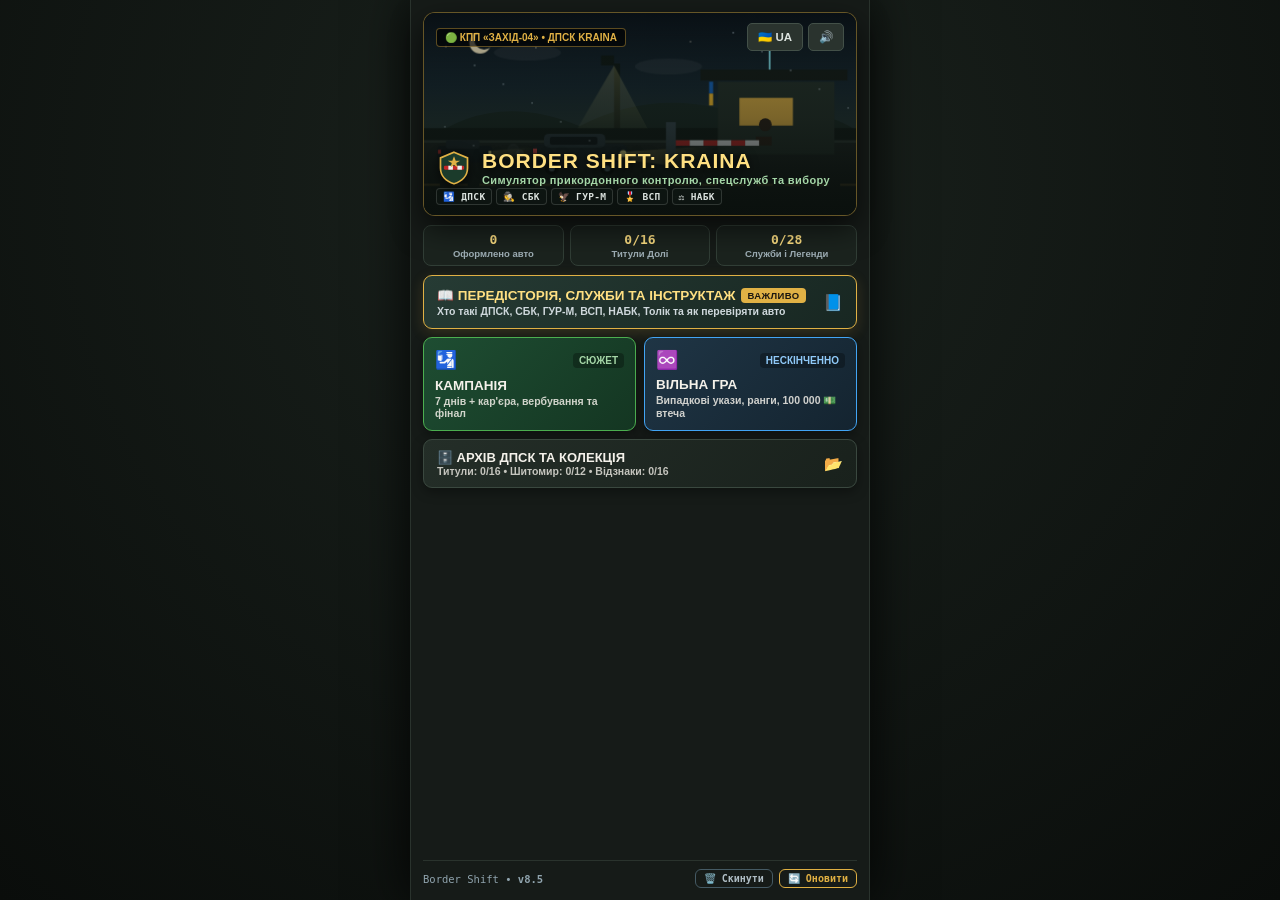
==== app/src/main/assets/index.html @ f97c31ef "v8.5: modular docs/src split, asset bundle sync script, Android WebView APK" ====
<!DOCTYPE html>
<html lang="uk">
<head>
  <meta charset="utf-8">
  <meta name="viewport" content="width=device-width, initial-scale=1.0">
  <meta name="theme-color" content="#1E2420">
  <meta name="apple-mobile-web-app-capable" content="yes">
  <meta name="apple-mobile-web-app-status-bar-style" content="black-translucent">
  <meta name="apple-mobile-web-app-title" content="Border Shift">
  <link rel="icon" type="image/svg+xml" href="data:image/svg+xml,%3Csvg xmlns='http://www.w3.org/2000/svg' viewBox='0 0 64 64'%3E%3Cdefs%3E%3ClinearGradient id='g' x1='0' y1='0' x2='1' y2='1'%3E%3Cstop offset='0' stop-color='%231B3B2B'/%3E%3Cstop offset='1' stop-color='%230E1914'/%3E%3C/linearGradient%3E%3C/defs%3E%3Cpath d='M32 4L56 14v18c0 14-10 24-24 28C18 56 8 46 8 32V14L32 4z' fill='url(%23g)' stroke='%23E0B145' stroke-width='3'/%3E%3Crect x='14' y='28' width='36' height='7' rx='2' fill='%23C62828'/%3E%3Crect x='22' y='28' width='8' height='7' fill='%23ECEFF1'/%3E%3Crect x='38' y='28' width='8' height='7' fill='%23ECEFF1'/%3E%3Cpolygon points='32,12 35,20 43,20 36,24 38,32 32,27 26,32 28,24 21,20 29,20' fill='%23E0B145'/%3E%3C/svg%3E">
  <link rel="manifest" href="./manifest.json">
  <link rel="stylesheet" href="./styles.css?v=8.5">
  <title>Border Shift: Kraina</title>
</head>
<body>
  <main id="app-shell" aria-live="polite"></main>

  <!-- Native modal dialog for Rules (light-dismissable) -->
  <dialog id="rules-dialog" closedby="any" aria-labelledby="rules-dialog-title">
    <h2 id="rules-dialog-title" style="color: #E0B145; font-size: 18px;">Директиви на зміну</h2>
    <div id="rules-dialog-body" style="display: flex; flex-direction: column; gap: 8px; font-size: 13px;"></div>
    <form method="dialog">
      <button type="submit" value="close" class="btn-mustard" style="width: 100%; padding: 10px;" autofocus>Зрозуміло / Got it</button>
    </form>
  </dialog>

  <!-- Native modal dialog for Wanted Mugshot Dossier (light-dismissable) -->
  <dialog id="wanted-dialog" closedby="any" aria-labelledby="wanted-dialog-title">
    <h2 id="wanted-dialog-title" style="color: #FF5252; font-size: 18px;">🎯 ДОВІДНИК РОЗШУКУ СБК</h2>
    <p id="wanted-dialog-sub" style="font-size: 12px; color: #CFD8DC;">Орієнтування на зміну: у цих осіб гарантовані порушення в документах або багажі.</p>
    <div id="wanted-dialog-list" style="display: flex; flex-direction: column; gap: 8px;"></div>
    <form method="dialog">
      <button type="submit" value="close" class="btn-mustard" style="width: 100%; padding: 10px;" autofocus>Закрити довідник</button>
    </form>
  </dialog>

  <!-- Native modal dialog for Air-Raid Siren -->
  <dialog id="siren-dialog" closedby="none" aria-labelledby="siren-dialog-title">
    <h2 id="siren-dialog-title" style="color: #FF5252; font-size: 18px; text-align: center;">🚨 ПОВІТРЯНА ТРИВОГА!</h2>
    <p id="siren-dialog-desc" style="font-size: 13px; line-height: 1.45; text-align: center;"></p>
    <div style="display: flex; flex-direction: column; gap: 8px;">
      <button type="button" id="btn-siren-shelter" class="btn-primary-blue" autofocus></button>
      <button type="button" id="btn-siren-work" class="btn-primary-red"></button>
    </div>
  </dialog>

  <!-- Native modal dialog for Mid-Shift Special Encounters -->
  <dialog id="encounter-dialog" closedby="none" aria-labelledby="encounter-dialog-title">
    <h2 id="encounter-dialog-title" style="color: #E0B145; font-size: 18px; text-align: center;"></h2>
    <div style="display: flex; justify-content: center;">
      <canvas id="encounter-canvas" width="90" height="90" style="width: 76px; height: 76px; border-radius: 6px; background: #D7CCC8; border: 1.5px solid #4E342E;"></canvas>
    </div>
    <p id="encounter-dialog-desc" style="font-size: 13px; line-height: 1.45; white-space: pre-line;"></p>
    <div id="encounter-options" style="display: flex; flex-direction: column; gap: 8px;"></div>
  </dialog>

  <script src="./game.js?v=8.5"></script>
</body>
</html>
---- app/src/main/assets/styles.css ----
:root {
  --bg-dark-olive: #161B18;
  --card-slate: #242C27;
  --desk-wood: #543B26;
  --desk-border: #382415;
  --paper-cream: #F1E8D2;
  --paper-manila: #E6D8B8;
  --paper-ink: #1B1916;
  --accent-mustard: #DFAF42;
  --stamp-green: #266D2A;
  --stamp-red: #B82323;
  --sbk-blue: #14539A;
  --text-light: #ECEFF1;
  --text-muted: #9EAEB5;
}

* {
  box-sizing: border-box;
  margin: 0;
  padding: 0;
}

body {
  background-color: #0D110F;
  background-image: radial-gradient(circle at 50% 20%, #1B231E 0%, #0A0D0B 100%);
  color: var(--text-light);
  font-family: -apple-system, BlinkMacSystemFont, "Segoe UI", Roboto, Helvetica, Arial, sans-serif;
  min-height: 100dvh;
  display: flex;
  justify-content: center;
  padding: env(safe-area-inset-top, 0px) env(safe-area-inset-right, 0px) env(safe-area-inset-bottom, 0px) env(safe-area-inset-left, 0px);
}

main#app-shell {
  width: 100%;
  max-width: 460px;
  min-height: 100dvh;
  background-color: var(--bg-dark-olive);
  border-left: 1px solid #2A332D;
  border-right: 1px solid #2A332D;
  display: flex;
  flex-direction: column;
  padding: 12px;
  gap: 8px;
  box-shadow: 0 0 48px rgba(0, 0, 0, 0.85);
}

button {
  font-family: inherit;
  cursor: pointer;
  touch-action: manipulation;
  border: none;
  border-radius: 6px;
  font-weight: 700;
  transition: transform 0.08s ease, filter 0.15s ease;
}

button:active:not(:disabled) {
  transform: translateY(1px) scale(0.985);
}

button:disabled {
  opacity: 0.45;
  cursor: not-allowed;
}

/* === MAIN MENU: OFFICIAL BORDER DOSSIER & PANORAMA === */
.menu-panorama-box {
  position: relative;
  height: 186px;
  border-radius: 8px;
  overflow: hidden;
  border: 2.5px solid #414F47;
  box-shadow: 0 4px 16px rgba(0, 0, 0, 0.55), inset 0 0 24px rgba(0, 0, 0, 0.75);
}

.menu-panorama-badge {
  position: absolute;
  top: 10px;
  left: 10px;
  background: rgba(13, 18, 15, 0.88);
  border: 1px solid var(--accent-mustard);
  padding: 3px 8px;
  border-radius: 4px;
  font-family: monospace;
  font-size: 10.5px;
  font-weight: 800;
  color: var(--accent-mustard);
  letter-spacing: 0.7px;
}

.menu-disclaimer {
  font-size: 10.5px;
  line-height: 1.35;
  color: #6B5B45;
  text-align: center;
  border-top: 1px dashed #B5A178;
  padding-top: 6px;
}

.stamp-btn-text {
  display: flex;
  flex-direction: column;
  align-items: flex-start;
  text-align: left;
  gap: 2px;
}

.stamp-btn-sub {
  font-size: 11px;
  font-weight: 600;
  text-transform: none;
  letter-spacing: 0;
  opacity: 0.9;
}

.dossier-folder {
  background-color: var(--paper-manila);
  background-image:
    linear-gradient(180deg, rgba(255,255,255,0.22) 0%, rgba(0,0,0,0.04) 100%),
    repeating-linear-gradient(0deg, transparent, transparent 23px, rgba(90, 70, 50, 0.07) 24px);
  color: var(--paper-ink);
  border-radius: 4px 10px 8px 8px;
  border: 2px solid #B5A178;
  box-shadow: 0 6px 18px rgba(0, 0, 0, 0.55);
  padding: 14px;
  position: relative;
  display: flex;
  flex-direction: column;
  gap: 10px;
}

.dossier-tab {
  display: inline-block;
  background-color: #D4C39E;
  color: var(--paper-ink);
  font-family: monospace;
  font-size: 11px;
  font-weight: 800;
  padding: 4px 12px;
  border-radius: 6px 6px 0 0;
  border: 2px solid #B5A178;
  border-bottom: none;
  margin-bottom: -10px;
  align-self: flex-start;
  letter-spacing: 0.5px;
}

.dossier-stamp-red {
  position: absolute;
  top: 12px;
  right: 12px;
  border: 2.5px solid rgba(184, 35, 35, 0.78);
  color: rgba(184, 35, 35, 0.82);
  font-family: monospace;
  font-size: 10px;
  font-weight: 900;
  padding: 2px 6px;
  border-radius: 3px;
  transform: rotate(-6deg);
  letter-spacing: 1px;
  pointer-events: none;
  text-transform: uppercase;
}

.dossier-order-card {
  background-color: var(--paper-cream);
  border: 1.5px solid #BFB08E;
  border-radius: 6px;
  padding: 11px 12px;
  display: flex;
  flex-direction: column;
  gap: 6px;
  box-shadow: 0 2px 5px rgba(0,0,0,0.08);
}

.dossier-order-header {
  display: flex;
  justify-content: space-between;
  align-items: center;
  border-bottom: 1px dashed #A89876;
  padding-bottom: 4px;
  font-family: monospace;
  font-size: 11px;
  color: #5C4B32;
}

.stamp-action-btn {
  display: flex;
  justify-content: space-between;
  align-items: center;
  width: 100%;
  padding: 11px 14px;
  border-radius: 5px;
  font-size: 14px;
  font-weight: 800;
  letter-spacing: 0.4px;
  text-transform: uppercase;
  box-shadow: 0 3px 0 rgba(0,0,0,0.35);
}

.stamp-action-green {
  background-color: var(--stamp-green);
  color: #FFFFFF;
  border: 1.5px solid #1B4F1E;
}

.stamp-action-ink {
  background-color: #2A342E;
  color: #F1E8D2;
  border: 1.5px solid #161C18;
}

.stamp-action-gold {
  background-color: #C9972C;
  color: #1B1916;
  border: 1.5px solid #8C6616;
}

.menu-control-strip {
  background-color: #1D2420;
  border: 1.5px solid #313B35;
  border-radius: 8px;
  padding: 8px 10px;
  display: flex;
  justify-content: space-between;
  align-items: center;
  gap: 6px;
}

.ctrl-pill {
  background-color: #2A332E;
  color: #DCE3DF;
  border: 1px solid #435048;
  padding: 6px 10px;
  border-radius: 5px;
  font-size: 11.5px;
  font-weight: 700;
}

/* === IN-GAME HUD & DESK === */
.top-bar {
  background-color: var(--card-slate);
  border: 1px solid #354039;
  border-radius: 8px;
  padding: 7px 10px;
  display: flex;
  flex-direction: column;
  gap: 4px;
}

.row-between {
  display: flex;
  justify-content: space-between;
  align-items: center;
  gap: 8px;
}

.card-slate {
  background-color: var(--card-slate);
  border: 1px solid #343F38;
  border-radius: 10px;
  padding: 13px;
}

.card-radio {
  background-color: #1E282C;
  border-left: 3px solid var(--accent-mustard);
  border-radius: 6px;
  padding: 11px;
}

.card-paper {
  background-color: var(--paper-cream);
  color: var(--paper-ink);
  border: 1.5px solid #BFB08E;
  border-radius: 8px;
  padding: 12px;
}

.btn-primary-green {
  background-color: var(--stamp-green);
  color: #FFFFFF;
  padding: 12px 14px;
  width: 100%;
  font-size: 15px;
  box-shadow: 0 3px 0 #17441A;
}

.btn-primary-red {
  background-color: var(--stamp-red);
  color: #FFFFFF;
  padding: 12px 14px;
  width: 100%;
  font-size: 15px;
  box-shadow: 0 3px 0 #781414;
}

.btn-primary-blue {
  background-color: var(--sbk-blue);
  color: #FFFFFF;
  padding: 12px 14px;
  width: 100%;
  font-size: 15px;
  box-shadow: 0 3px 0 #0C3261;
}

.btn-secondary {
  background-color: #323E38;
  color: #FFFFFF;
  padding: 10px 14px;
  width: 100%;
  font-size: 14px;
}

.btn-outline {
  background-color: transparent;
  border: 1.5px solid var(--accent-mustard);
  color: var(--accent-mustard);
  padding: 6px 10px;
  font-size: 12px;
}

.btn-mustard {
  background-color: var(--accent-mustard);
  color: var(--paper-ink);
  padding: 8px 12px;
  font-size: 12px;
}

.booth-row {
  display: flex;
  gap: 8px;
  height: 172px;
}

.booth-canvas-wrap {
  flex: 0 0 42%;
  height: 100%;
  border-radius: 8px;
  overflow: hidden;
  border: 2.5px solid #333E38;
  position: relative;
  cursor: pointer;
}

.booth-shake {
  animation: boothShake 0.34s ease-in-out;
}

@keyframes boothShake {
  0%, 100% { transform: translateX(0); }
  20% { transform: translateX(-4px) rotate(-0.8deg); }
  45% { transform: translateX(4px) rotate(0.8deg); }
  70% { transform: translateX(-3px); }
}

.reactions-bar {
  display: grid;
  grid-template-columns: repeat(4, 1fr);
  gap: 5px;
}

.reaction-btn {
  background-color: #252E29;
  color: #DCE3DF;
  border: 1px solid #3F4D45;
  padding: 6px 4px;
  border-radius: 6px;
  font-size: 11px;
  font-weight: 700;
  text-align: center;
  white-space: nowrap;
  overflow: hidden;
  text-overflow: ellipsis;
}

.reaction-btn.uv-on {
  background-color: #311B92;
  border-color: #B388FF;
  color: #E0F7FA;
  box-shadow: 0 0 10px rgba(179, 136, 255, 0.45);
}

.reaction-btn.done {
  background-color: #1F3526;
  border-color: #4CAF50;
  color: #A5D6A7;
}

.passport-photo-btn {
  padding: 2px;
  border-radius: 5px;
  background: #D7CCC8;
  border: 1.5px solid #4E342E;
  display: inline-flex;
  align-items: center;
  justify-content: center;
}

.passport-photo-btn.spotted {
  border-color: var(--stamp-red);
  box-shadow: 0 0 0 2px rgba(184, 35, 35, 0.4);
}

#booth-canvas,
#menu-canvas {
  width: 100%;
  height: 100%;
  display: block;
}

.dialogue-box {
  flex: 1;
  background-color: var(--card-slate);
  border: 1px solid #354039;
  border-radius: 8px;
  padding: 8px;
  display: flex;
  flex-direction: column;
  justify-content: space-between;
  overflow: hidden;
}

.dialogue-scroll {
  overflow-y: auto;
  flex: 1;
  padding-right: 2px;
}

.desk-area {
  flex: 1;
  background-color: var(--desk-wood);
  border: 2px solid var(--desk-border);
  border-radius: 10px;
  padding: 8px;
  display: flex;
  flex-direction: column;
  justify-content: space-between;
  gap: 6px;
}

.doc-tabs {
  display: flex;
  gap: 6px;
  overflow-x: auto;
}

.doc-tab {
  background-color: var(--desk-border);
  color: #D7CCC8;
  padding: 5px 9px;
  border-radius: 6px 6px 2px 2px;
  font-size: 11px;
  white-space: nowrap;
}

.doc-tab.active {
  background-color: var(--paper-cream);
  color: var(--paper-ink);
}

@keyframes docUnfold {
  0% { opacity: 0.45; transform: scaleY(0.92) translateY(4px); }
  100% { opacity: 1; transform: scaleY(1) translateY(0); }
}

.doc-paper {
  flex: 1;
  background-color: var(--paper-cream);
  color: var(--paper-ink);
  border-radius: 6px;
  padding: 10px;
  overflow-y: auto;
  display: flex;
  flex-direction: column;
  gap: 5px;
  box-shadow: inset 0 0 10px rgba(90, 65, 40, 0.12);
  transition: background-color 0.2s ease, color 0.2s ease;
}

.doc-paper.doc-unfold {
  animation: docUnfold 0.18s ease-out;
}

.doc-paper.doc-theme-kraina {
  background: linear-gradient(180deg, #E8F1FA 0%, #F5F8FC 100%);
  border-top: 6px solid #1565C0;
}
.doc-paper.doc-theme-foreign-burgundy {
  background: linear-gradient(180deg, #FBF3EF 0%, #F6ECE4 100%);
  border-top: 6px solid #6D1B2D;
}
.doc-paper.doc-theme-foreign-green {
  background: linear-gradient(180deg, #EFF7F2 0%, #E7F1EB 100%);
  border-top: 6px solid #1B4D3E;
}
.doc-paper.doc-theme-foreign-slate {
  background: linear-gradient(180deg, #F1F3F6 0%, #E8ECEF 100%);
  border-top: 6px solid #2B2D42;
}
.doc-paper.doc-theme-customs {
  background: linear-gradient(180deg, #FFF9E6 0%, #F7EED0 100%);
  border-top: 6px solid #B7811E;
}
.doc-paper.doc-theme-oblik {
  background: linear-gradient(180deg, #E8F5E9 0%, #E0F2F1 100%);
  border-top: 6px solid #2E7D32;
}
.doc-paper.doc-theme-cert {
  background: #FAF6EC;
  border-top: 6px solid #5D4037;
}

.doc-tab.tab-kraina { background-color: #102A43; color: #FFE082; border-bottom: 2px solid #E0B145; }
.doc-tab.tab-foreign-burgundy { background-color: #5D1A2B; color: #FDE8E8; border-bottom: 2px solid #E57373; }
.doc-tab.tab-foreign-green { background-color: #1B4332; color: #D8F3DC; border-bottom: 2px solid #81C784; }
.doc-tab.tab-foreign-slate { background-color: #2B2D42; color: #EDF2F4; border-bottom: 2px solid #90A4AE; }
.doc-tab.tab-customs { background-color: #6D4C1D; color: #FFF8E1; border-bottom: 2px solid #FFD54F; }
.doc-tab.tab-oblik { background-color: #1B3B2B; color: #A5D6A7; border-bottom: 2px solid #66BB6A; }
.doc-tab.active { outline: 2px solid #E0B145; font-weight: 800; transform: translateY(-1px); }

.doc-paper.uv-mode {
  position: relative;
  background-color: #1A1635;
  color: #D1C4E9;
  box-shadow: inset 0 0 18px rgba(101, 31, 255, 0.45);
}

.uv-lens-overlay {
  position: absolute;
  inset: 0;
  pointer-events: none;
  border-radius: inherit;
  z-index: 2;
  background: radial-gradient(circle 92px at var(--uv-x, 50%) var(--uv-y, 48%), rgba(179, 136, 255, 0.28) 0%, rgba(101, 31, 255, 0.12) 48%, rgba(8, 5, 18, 0.62) 100%);
}

/* === OBLIK+ LIVE QR WIDGET === */
.oblik-qr-box {
  display: flex;
  gap: 10px;
  align-items: center;
  background: rgba(15, 32, 22, 0.85);
  border: 1.5px solid #2E7D32;
  border-radius: 6px;
  padding: 7px;
  margin-top: 2px;
}

.oblik-qr-canvas {
  width: 64px;
  height: 64px;
  background: #FFFFFF;
  border-radius: 4px;
  padding: 2px;
  flex-shrink: 0;
}

@keyframes pulseLiveDot {
  0%, 100% { opacity: 1; transform: scale(1); }
  50% { opacity: 0.45; transform: scale(0.8); }
}

.oblik-live-dot {
  display: inline-block;
  width: 7px;
  height: 7px;
  border-radius: 50%;
  background: #00E676;
  animation: pulseLiveDot 1.1s infinite;
  margin-right: 4px;
}

.oblik-frozen-dot {
  display: inline-block;
  width: 7px;
  height: 7px;
  border-radius: 50%;
  background: #90A4AE;
  margin-right: 4px;
}

.oblik-scan-btn {
  position: relative;
  overflow: hidden;
  background: #1B5E20;
  color: #E8F5E9;
  border: 1px solid #66BB6A;
  border-radius: 5px;
  padding: 5px 8px;
  font-size: 11px;
  font-weight: 800;
  width: 100%;
  text-align: center;
  user-select: none;
}

.oblik-scan-bar {
  position: absolute;
  left: 0;
  top: 0;
  bottom: 0;
  width: 0%;
  background: rgba(105, 240, 174, 0.35);
  pointer-events: none;
  transition: width 0.45s linear;
}

.doc-paper.uv-mode .doc-field-row span:first-child {
  color: #9575CD !important;
}

.doc-paper.uv-mode .doc-field-row span:last-child {
  color: #E0F7FA !important;
}

.doc-paper.uv-mode .seal-stamp {
  border-color: #00E5FF;
  color: #00E5FF;
}

.doc-paper.uv-mode .seal-stamp.forged-uv {
  border-color: #FF4081;
  color: #FF4081;
}

.uv-watermark {
  font-family: monospace;
  font-size: 10.5px;
  font-weight: 800;
  padding: 3px 6px;
  border-radius: 4px;
  align-self: flex-end;
  letter-spacing: 0.4px;
}

.doc-field-row {
  display: flex;
  justify-content: space-between;
  align-items: flex-start;
  gap: 8px;
  padding: 4px 6px;
  border-radius: 4px;
  cursor: pointer;
  width: 100%;
  text-align: left;
  background: transparent;
}

.doc-field-row.spotted {
  background-color: rgba(198, 40, 40, 0.2);
}

.seal-stamp {
  align-self: flex-end;
  border: 2px solid var(--sbk-blue);
  color: var(--sbk-blue);
  background: transparent;
  padding: 4px 8px;
  border-radius: 4px;
  font-size: 11px;
  font-weight: 800;
  transform: rotate(-2deg);
}

.seal-stamp.forged-spotted {
  border-color: var(--stamp-red);
  color: var(--stamp-red);
}

.stamps-bar {
  display: grid;
  grid-template-columns: 1fr 1fr 0.95fr;
  gap: 8px;
}

.desk-table-surface {
  flex: 1;
  min-height: 170px;
  background: radial-gradient(circle at 50% 35%, #4A3928 0%, #2F2318 100%);
  border: 1px dashed rgba(224, 177, 69, 0.28);
  border-radius: 6px;
  padding: 12px 10px;
  display: grid;
  grid-template-columns: repeat(2, 1fr);
  gap: 10px;
  align-content: center;
}

.desk-doc-item {
  border-radius: 6px;
  padding: 10px 8px;
  display: flex;
  flex-direction: column;
  align-items: flex-start;
  justify-content: space-between;
  min-height: 76px;
  text-align: left;
  box-shadow: 0 5px 12px rgba(0, 0, 0, 0.45), inset 0 1px 0 rgba(255, 255, 255, 0.18);
  transition: transform 0.14s ease, box-shadow 0.14s ease;
  position: relative;
}
.desk-doc-item:hover { transform: translateY(-2px) scale(1.02); box-shadow: 0 8px 16px rgba(0, 0, 0, 0.55); }
.desk-doc-item:nth-child(odd) { transform: rotate(-1.2deg); }
.desk-doc-item:nth-child(even) { transform: rotate(1.1deg); }
.desk-doc-item:hover:nth-child(odd), .desk-doc-item:hover:nth-child(even) { transform: translateY(-2px) rotate(0deg); }

.shift-log-box {
  position: relative;
  height: 44px;
  min-height: 44px;
  background: #131915;
  border: 1px solid #2E3B33;
  border-radius: 6px;
  padding: 4px 8px;
  display: flex;
  align-items: center;
  justify-content: space-between;
  gap: 6px;
}

.shift-log-lines {
  flex: 1;
  min-width: 0;
  display: flex;
  flex-direction: column;
  justify-content: center;
  gap: 2px;
}

.shift-log-line {
  font-size: 11px;
  line-height: 1.25;
  white-space: nowrap;
  overflow: hidden;
  text-overflow: ellipsis;
  font-weight: 600;
}

.shift-log-drawer {
  position: absolute;
  top: 0;
  left: 0;
  right: 0;
  max-height: 210px;
  overflow-y: auto;
  z-index: 65;
  background: #151C17;
  border: 1.5px solid #E0B145;
  border-radius: 6px;
  padding: 7px 9px;
  display: flex;
  flex-direction: column;
  gap: 5px;
  box-shadow: 0 10px 26px rgba(0, 0, 0, 0.85);
}

.game-menu-wrap {
  position: relative;
  display: flex;
  flex-direction: column;
  flex: 1;
  gap: 10px;
  justify-content: space-between;
}

.game-menu-hero {
  position: relative;
  border-radius: 12px;
  overflow: hidden;
  border: 1.5px solid rgba(224, 177, 69, 0.42);
  box-shadow: 0 12px 30px rgba(0, 0, 0, 0.65);
  background: #0D1512;
  min-height: 204px;
}

.game-menu-hero canvas {
  width: 100%;
  height: 204px;
  display: block;
}

.game-menu-hero-overlay {
  position: absolute;
  inset: 0;
  background: linear-gradient(180deg, rgba(10,16,13,0.22) 0%, rgba(10,16,13,0.48) 52%, rgba(10,16,13,0.95) 100%);
  display: flex;
  flex-direction: column;
  justify-content: space-between;
  padding: 10px 12px;
  gap: 6px;
}

.game-menu-brand {
  display: flex;
  align-items: center;
  gap: 10px;
}

.game-menu-title {
  font-size: 21px;
  font-weight: 900;
  letter-spacing: 1px;
  color: #FFE082;
  text-shadow: 0 2px 10px rgba(0,0,0,0.85);
  line-height: 1.05;
}

.game-menu-sub {
  font-size: 11px;
  font-weight: 700;
  color: #A5D6A7;
  letter-spacing: 0.4px;
  margin-top: 2px;
}

.menu-faction-strip {
  display: flex;
  flex-wrap: wrap;
  gap: 4px;
  margin-top: 2px;
}

.menu-faction-pill {
  font-size: 9.5px;
  font-weight: 800;
  font-family: monospace;
  color: #DCE3DF;
  background: rgba(15, 23, 19, 0.78);
  border: 1px solid rgba(255, 255, 255, 0.14);
  border-radius: 4px;
  padding: 2px 6px;
  letter-spacing: 0.3px;
}

.menu-dossier-strip {
  display: grid;
  grid-template-columns: repeat(3, 1fr);
  gap: 6px;
}

.menu-dossier-cell {
  background: #1B231E;
  border: 1px solid #313E36;
  border-radius: 8px;
  padding: 6px 8px;
  text-align: center;
  display: flex;
  flex-direction: column;
  gap: 1px;
}

.menu-dossier-val {
  font-size: 13px;
  font-weight: 900;
  color: #FFE082;
  font-family: monospace;
}

.menu-dossier-lbl {
  font-size: 9.5px;
  color: #9EAEB5;
  font-weight: 700;
}

.game-menu-actions {
  display: flex;
  flex-direction: column;
  gap: 8px;
}

.menu-modes-grid {
  display: grid;
  grid-template-columns: 1fr 1fr;
  gap: 8px;
}

.menu-modes-grid .game-btn {
  flex-direction: column;
  align-items: flex-start;
  justify-content: space-between;
  min-height: 92px;
  padding: 11px 11px;
  gap: 6px;
}

.game-btn {
  display: flex;
  align-items: center;
  justify-content: space-between;
  gap: 10px;
  width: 100%;
  padding: 11px 13px;
  border-radius: 9px;
  text-align: left;
  color: #F4F1EA;
  background: linear-gradient(135deg, #242E28 0%, #19211C 100%);
  border: 1px solid #3A483F;
  box-shadow: 0 4px 12px rgba(0,0,0,0.35);
}
.game-btn:hover { filter: brightness(1.1); transform: translateY(-1px); }
.game-btn-primary {
  background: linear-gradient(135deg, #1E4D32 0%, #143622 100%);
  border-color: #4CAF50;
}
.game-btn-sandbox {
  background: linear-gradient(135deg, #1F3545 0%, #142430 100%);
  border-color: #42A5F5;
}
.game-btn-gold {
  background: linear-gradient(135deg, #5A4518 0%, #382A0D 100%);
  border-color: #E0B145;
  color: #FFF3CD;
}
.game-btn-onboard {
  background: linear-gradient(135deg, #263B34 0%, #182722 100%);
  border: 1.5px solid #E0B145;
  box-shadow: 0 4px 14px rgba(224, 177, 69, 0.16);
}
.menu-badge-new {
  display: inline-block;
  background: #E0B145;
  color: #1A1610;
  font-size: 9.5px;
  font-weight: 900;
  padding: 2px 6px;
  border-radius: 4px;
  letter-spacing: 0.4px;
  animation: pulseBadge 1.8s ease-in-out infinite;
}
@keyframes pulseBadge {
  0%, 100% { opacity: 1; transform: scale(1); }
  50% { opacity: 0.78; transform: scale(0.96); }
}

/* === ONBOARDING & BACKSTORY SCREEN === */
.onboard-tabs {
  display: grid;
  grid-template-columns: repeat(4, 1fr);
  gap: 5px;
}

.onboard-scroll {
  display: flex;
  flex-direction: column;
  gap: 8px;
  overflow-y: auto;
  max-height: calc(100dvh - 255px);
  min-height: 220px;
  padding-right: 3px;
}

.onboard-agency-card {
  background-color: #1D2521;
  border: 1px solid #35433B;
  border-left: 4px solid #E0B145;
  border-radius: 8px;
  padding: 10px 11px;
  display: flex;
  gap: 10px;
  align-items: flex-start;
}

.onboard-agency-icon {
  width: 44px;
  height: 44px;
  border-radius: 8px;
  background: #121815;
  border: 1px solid #3A483F;
  display: flex;
  align-items: center;
  justify-content: center;
  font-size: 21px;
  flex-shrink: 0;
  overflow: hidden;
}

.shop-cat-grid {
  display: grid;
  grid-template-columns: repeat(4, 1fr);
  gap: 5px;
  margin-bottom: 6px;
}

.shop-cat-grid button {
  padding: 6px 4px;
  font-size: 10.5px;
  white-space: nowrap;
  overflow: hidden;
  text-overflow: ellipsis;
}

.evening-scroll-list {
  display: flex;
  flex-direction: column;
  gap: 8px;
  height: calc(100dvh - 360px);
  min-height: 220px;
  max-height: 440px;
  overflow-y: auto;
  padding-right: 3px;
}

.toast-banner {
  border-radius: 6px;
  padding: 5px 10px;
  font-size: 11px;
  display: flex;
  justify-content: space-between;
  align-items: center;
  gap: 8px;
}

.radar-alert {
  background-color: #4A1C1C;
  color: #FF8A80;
  border-radius: 5px;
  padding: 4px 8px;
  font-size: 11px;
  font-weight: 700;
}

.epilogue-dossier {
  background-color: var(--paper-manila);
  color: var(--paper-ink);
  border: 2px solid #A8946D;
  border-radius: 8px;
  padding: 14px;
  display: flex;
  flex-direction: column;
  gap: 10px;
  position: relative;
  box-shadow: 0 6px 20px rgba(0, 0, 0, 0.5);
}

.epilogue-block {
  background-color: var(--paper-cream);
  border-left: 3px solid #795548;
  border-radius: 4px;
  padding: 8px 10px;
  font-size: 12.5px;
  line-height: 1.45;
  text-align: left;
}

.epilogue-block-title {
  font-family: monospace;
  font-size: 10.5px;
  font-weight: 800;
  color: #5D4037;
  text-transform: uppercase;
  margin-bottom: 3px;
}

.menu-stats-pill {
  background: rgba(27, 25, 22, 0.08);
  border: 1px dashed #8C7A5B;
  border-radius: 5px;
  padding: 5px 8px;
  font-family: monospace;
  font-size: 11px;
  color: #4E342E;
  display: flex;
  justify-content: space-between;
  align-items: center;
}

/* === ARCHIVE & COLLECTION SCREEN === */
.archive-tabs {
  display: grid;
  grid-template-columns: repeat(4, 1fr);
  gap: 5px;
}

.archive-list {
  display: flex;
  flex-direction: column;
  gap: 8px;
  overflow-y: auto;
  max-height: calc(100dvh - 205px);
  padding-right: 2px;
}

.archive-card {
  background-color: var(--paper-cream);
  color: var(--paper-ink);
  border: 1.5px solid #BFB08E;
  border-left: 4px solid var(--stamp-green);
  border-radius: 6px;
  padding: 9px 11px;
  display: flex;
  gap: 10px;
  align-items: center;
}

.archive-card.locked {
  background-color: #202723;
  color: #9EAEB5;
  border-color: #354039;
  border-left: 4px solid #546E7A;
}

.archive-portrait-box {
  width: 52px;
  height: 52px;
  border-radius: 6px;
  background: #D7CCC8;
  border: 1.5px solid #4E342E;
  flex-shrink: 0;
  overflow: hidden;
  display: flex;
  align-items: center;
  justify-content: center;
  font-size: 20px;
}

.archive-card.locked .archive-portrait-box {
  background: #141916;
  border-color: #354039;
}

.stat-grid {
  display: grid;
  grid-template-columns: 1fr 1fr;
  gap: 8px;
}

.stat-box {
  background-color: var(--paper-cream);
  color: var(--paper-ink);
  border: 1.5px solid #BFB08E;
  border-radius: 6px;
  padding: 10px;
  text-align: center;
}

/* Native <dialog> styling per modern-web-guidance */
dialog[open] {
  display: flex;
  flex-direction: column;
  gap: 12px;
  margin: auto;
  width: min(92vw, 410px);
  max-height: 86dvh;
  overflow-y: auto;
  background-color: var(--card-slate);
  color: var(--text-light);
  border: 2px solid var(--accent-mustard);
  border-radius: 12px;
  padding: 18px;
}

dialog:modal {
  overscroll-behavior: contain;
}

dialog::backdrop {
  background-color: rgba(10, 14, 12, 0.84);
  overflow: hidden;
  overscroll-behavior: contain;
}

/* === POINT-OUT INSPECTION MODE === */
.inspect-hint-bar {
  background-color: #2B1A17;
  border: 1px solid #FF7043;
  border-radius: 6px;
  padding: 5px 8px;
  font-size: 11px;
  font-weight: 700;
  color: #FFE0B2;
  display: flex;
  justify-content: space-between;
  align-items: center;
  gap: 6px;
}

.booth-vehicle-tag {
  background: rgba(255, 255, 255, 0.04);
  border: 1px solid transparent;
  border-radius: 4px;
  padding: 2px 5px;
  color: #B0BEC5;
  font-size: 11px;
  text-align: left;
  width: 100%;
  margin-bottom: 4px;
}

.inspect-mode .doc-field-row,
.inspect-mode .seal-stamp,
.inspect-mode #btn-passport-photo,
.inspect-mode .booth-vehicle-tag,
.inspect-mode #booth-wrap {
  cursor: crosshair;
  outline: 1.5px dashed rgba(255, 112, 67, 0.55);
  outline-offset: 1px;
}

.inspect-mode .doc-field-row:hover,
.inspect-mode .seal-stamp:hover,
.inspect-mode #btn-passport-photo:hover,
.inspect-mode .booth-vehicle-tag:hover,
.inspect-mode #booth-wrap:hover {
  outline: 2px solid #FF5252;
  background-color: rgba(255, 82, 82, 0.12);
}
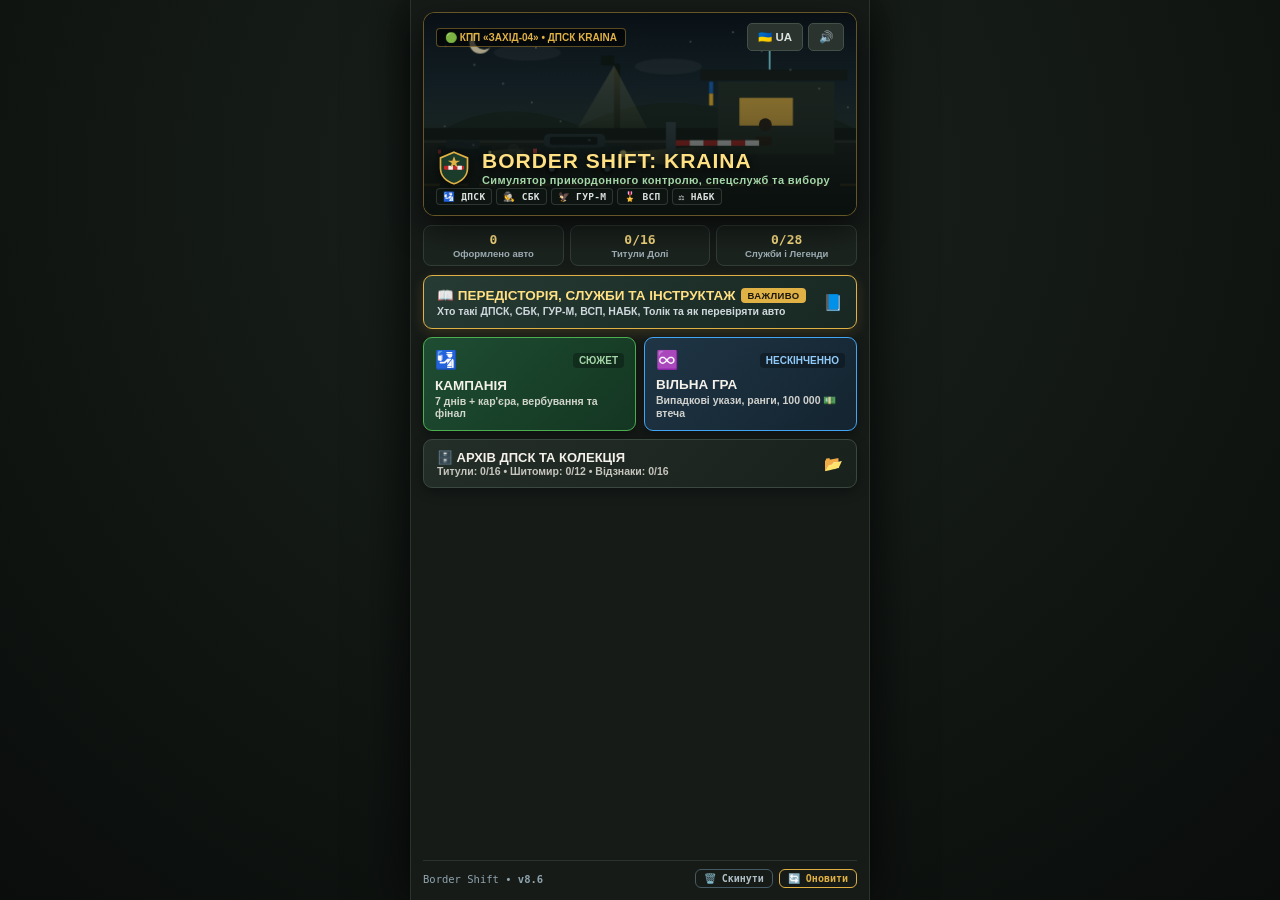
==== commit fc525451: "v8.6: upgraded Knock intimidation & interactive UV lamp mechanics + Android APK" ====
--- a/app/src/main/assets/index.html
+++ b/app/src/main/assets/index.html
@@ -9,7 +9,7 @@
   <meta name="apple-mobile-web-app-title" content="Border Shift">
   <link rel="icon" type="image/svg+xml" href="data:image/svg+xml,%3Csvg xmlns='http://www.w3.org/2000/svg' viewBox='0 0 64 64'%3E%3Cdefs%3E%3ClinearGradient id='g' x1='0' y1='0' x2='1' y2='1'%3E%3Cstop offset='0' stop-color='%231B3B2B'/%3E%3Cstop offset='1' stop-color='%230E1914'/%3E%3C/linearGradient%3E%3C/defs%3E%3Cpath d='M32 4L56 14v18c0 14-10 24-24 28C18 56 8 46 8 32V14L32 4z' fill='url(%23g)' stroke='%23E0B145' stroke-width='3'/%3E%3Crect x='14' y='28' width='36' height='7' rx='2' fill='%23C62828'/%3E%3Crect x='22' y='28' width='8' height='7' fill='%23ECEFF1'/%3E%3Crect x='38' y='28' width='8' height='7' fill='%23ECEFF1'/%3E%3Cpolygon points='32,12 35,20 43,20 36,24 38,32 32,27 26,32 28,24 21,20 29,20' fill='%23E0B145'/%3E%3C/svg%3E">
   <link rel="manifest" href="./manifest.json">
-  <link rel="stylesheet" href="./styles.css?v=8.5">
+  <link rel="stylesheet" href="./styles.css?v=8.6">
   <title>Border Shift: Kraina</title>
 </head>
 <body>
@@ -54,6 +54,6 @@
     <div id="encounter-options" style="display: flex; flex-direction: column; gap: 8px;"></div>
   </dialog>
 
-  <script src="./game.js?v=8.5"></script>
+  <script src="./game.js?v=8.6"></script>
 </body>
 </html>
--- a/app/src/main/assets/styles.css
+++ b/app/src/main/assets/styles.css
@@ -536,6 +536,10 @@
   background: radial-gradient(circle 92px at var(--uv-x, 50%) var(--uv-y, 48%), rgba(179, 136, 255, 0.28) 0%, rgba(101, 31, 255, 0.12) 48%, rgba(8, 5, 18, 0.62) 100%);
 }
 
+.doc-paper.uv-mode.uv-pro .uv-lens-overlay {
+  background: radial-gradient(circle 145px at var(--uv-x, 50%) var(--uv-y, 48%), rgba(0, 229, 255, 0.30) 0%, rgba(179, 136, 255, 0.18) 54%, rgba(8, 5, 18, 0.45) 100%);
+}
+
 /* === OBLIK+ LIVE QR WIDGET === */
 .oblik-qr-box {
   display: flex;
@@ -633,6 +637,74 @@
   border-radius: 4px;
   align-self: flex-end;
   letter-spacing: 0.4px;
+}
+
+.doc-paper.uv-mode .doc-field-row.uv-tampered {
+  border: 1.5px dashed #FF4081;
+  background: rgba(255, 64, 129, 0.16);
+  box-shadow: 0 0 8px rgba(255, 64, 129, 0.28);
+}
+
+.uv-field-badge {
+  display: inline-block;
+  margin-left: 5px;
+  padding: 1px 5px;
+  border-radius: 4px;
+  background: #880E4F;
+  color: #FF80AB;
+  font-size: 9.5px;
+  font-weight: 900;
+  letter-spacing: 0.3px;
+  vertical-align: middle;
+}
+
+.uv-interactive-btn {
+  display: flex;
+  align-items: center;
+  justify-content: space-between;
+  gap: 6px;
+  width: 100%;
+  padding: 6px 8px;
+  border-radius: 6px;
+  font-family: monospace;
+  font-size: 11px;
+  font-weight: 800;
+  cursor: pointer;
+  text-align: left;
+  background: rgba(18, 12, 42, 0.88);
+  border: 1.5px solid #00E5FF;
+  color: #80F9FF;
+  box-shadow: 0 0 10px rgba(0, 229, 255, 0.22);
+}
+
+.uv-interactive-btn.uv-claimed {
+  opacity: 0.72;
+  border-style: dashed;
+  cursor: default;
+  box-shadow: none;
+}
+
+.intimidate-feedback-banner {
+  border-radius: 6px;
+  padding: 6px 9px;
+  font-size: 11px;
+  font-weight: 800;
+  line-height: 1.3;
+  display: flex;
+  align-items: center;
+  gap: 6px;
+}
+
+.intimidate-feedback-banner.tell {
+  background: #271E12;
+  border: 1.5px solid #FFB300;
+  color: #FFE082;
+}
+
+.intimidate-feedback-banner.offended {
+  background: #2B1416;
+  border: 1.5px solid #EF5350;
+  color: #FFCDD2;
 }
 
 .doc-field-row {
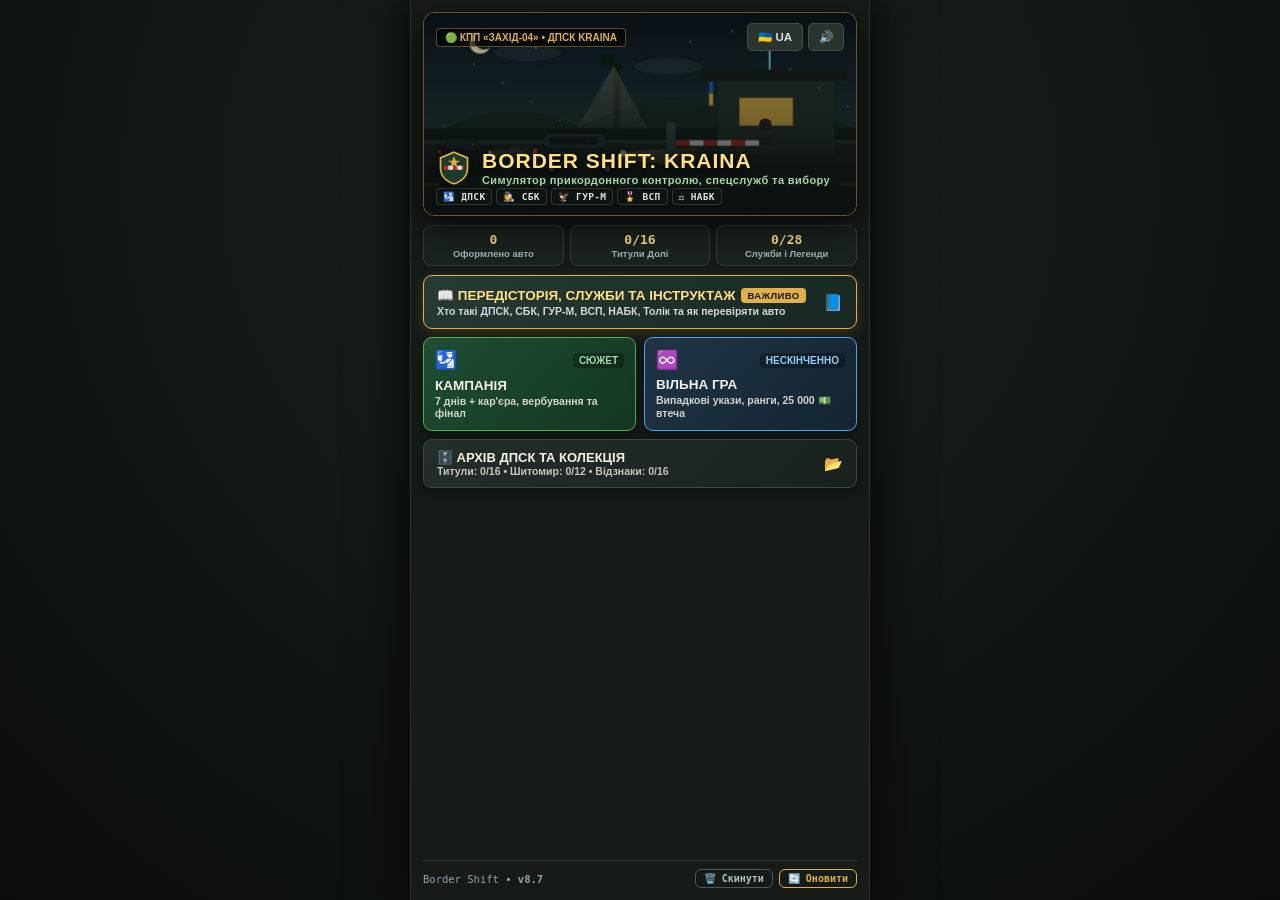
==== commit 4f147be1: "v8.7: realistic economy rebalance & fair NABK surveillance/arrest threshold" ====
--- a/app/src/main/assets/index.html
+++ b/app/src/main/assets/index.html
@@ -9,7 +9,7 @@
   <meta name="apple-mobile-web-app-title" content="Border Shift">
   <link rel="icon" type="image/svg+xml" href="data:image/svg+xml,%3Csvg xmlns='http://www.w3.org/2000/svg' viewBox='0 0 64 64'%3E%3Cdefs%3E%3ClinearGradient id='g' x1='0' y1='0' x2='1' y2='1'%3E%3Cstop offset='0' stop-color='%231B3B2B'/%3E%3Cstop offset='1' stop-color='%230E1914'/%3E%3C/linearGradient%3E%3C/defs%3E%3Cpath d='M32 4L56 14v18c0 14-10 24-24 28C18 56 8 46 8 32V14L32 4z' fill='url(%23g)' stroke='%23E0B145' stroke-width='3'/%3E%3Crect x='14' y='28' width='36' height='7' rx='2' fill='%23C62828'/%3E%3Crect x='22' y='28' width='8' height='7' fill='%23ECEFF1'/%3E%3Crect x='38' y='28' width='8' height='7' fill='%23ECEFF1'/%3E%3Cpolygon points='32,12 35,20 43,20 36,24 38,32 32,27 26,32 28,24 21,20 29,20' fill='%23E0B145'/%3E%3C/svg%3E">
   <link rel="manifest" href="./manifest.json">
-  <link rel="stylesheet" href="./styles.css?v=8.6">
+  <link rel="stylesheet" href="./styles.css?v=8.7">
   <title>Border Shift: Kraina</title>
 </head>
 <body>
@@ -54,6 +54,6 @@
     <div id="encounter-options" style="display: flex; flex-direction: column; gap: 8px;"></div>
   </dialog>
 
-  <script src="./game.js?v=8.6"></script>
+  <script src="./game.js?v=8.7"></script>
 </body>
 </html>
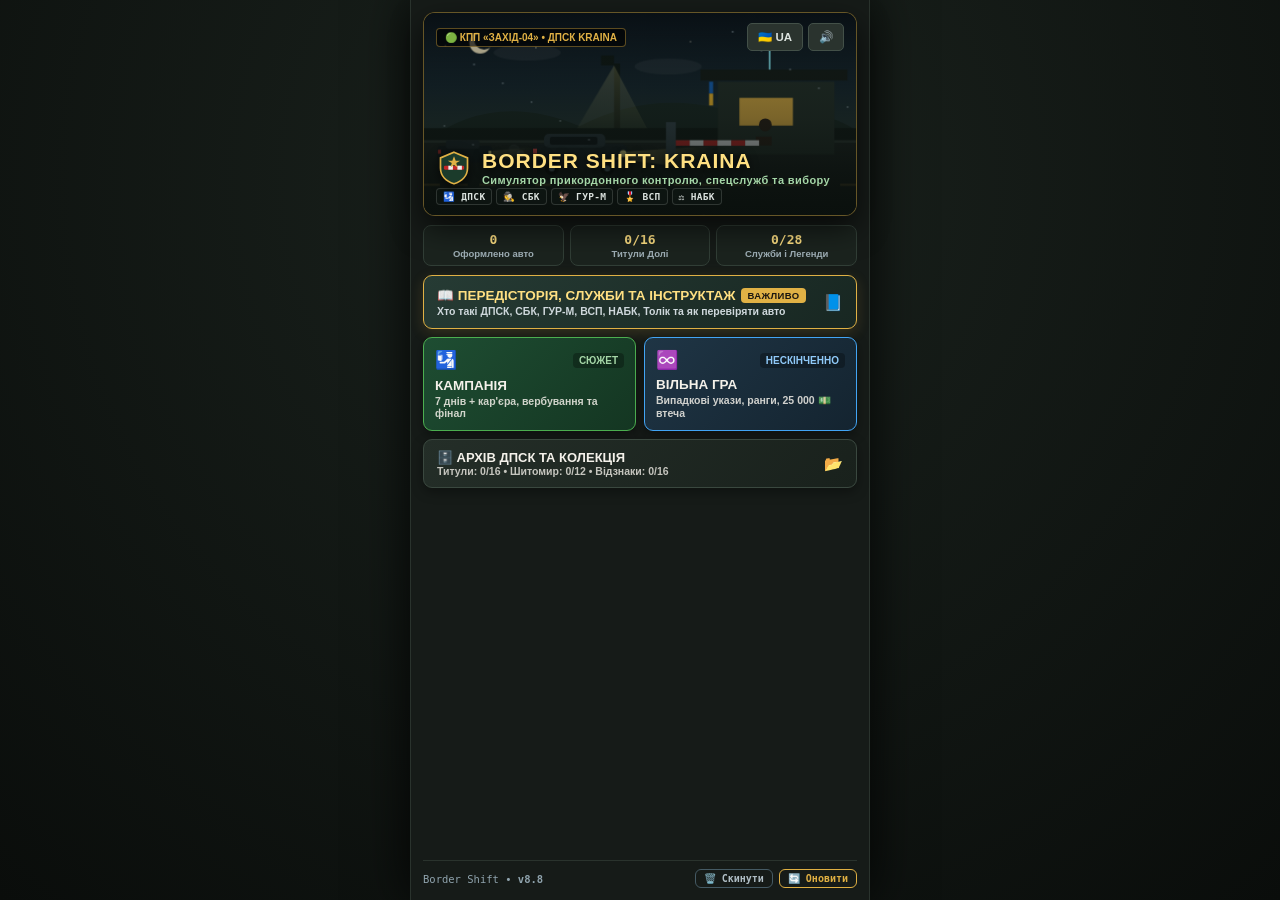
==== commit 904d1e19: "v8.8: deep simulation audit fixes, combo streak, live booth gear, balanced economy & epilogues" ====
--- a/app/src/main/assets/index.html
+++ b/app/src/main/assets/index.html
@@ -9,7 +9,7 @@
   <meta name="apple-mobile-web-app-title" content="Border Shift">
   <link rel="icon" type="image/svg+xml" href="data:image/svg+xml,%3Csvg xmlns='http://www.w3.org/2000/svg' viewBox='0 0 64 64'%3E%3Cdefs%3E%3ClinearGradient id='g' x1='0' y1='0' x2='1' y2='1'%3E%3Cstop offset='0' stop-color='%231B3B2B'/%3E%3Cstop offset='1' stop-color='%230E1914'/%3E%3C/linearGradient%3E%3C/defs%3E%3Cpath d='M32 4L56 14v18c0 14-10 24-24 28C18 56 8 46 8 32V14L32 4z' fill='url(%23g)' stroke='%23E0B145' stroke-width='3'/%3E%3Crect x='14' y='28' width='36' height='7' rx='2' fill='%23C62828'/%3E%3Crect x='22' y='28' width='8' height='7' fill='%23ECEFF1'/%3E%3Crect x='38' y='28' width='8' height='7' fill='%23ECEFF1'/%3E%3Cpolygon points='32,12 35,20 43,20 36,24 38,32 32,27 26,32 28,24 21,20 29,20' fill='%23E0B145'/%3E%3C/svg%3E">
   <link rel="manifest" href="./manifest.json">
-  <link rel="stylesheet" href="./styles.css?v=8.7">
+  <link rel="stylesheet" href="./styles.css?v=8.8">
   <title>Border Shift: Kraina</title>
 </head>
 <body>
@@ -54,6 +54,6 @@
     <div id="encounter-options" style="display: flex; flex-direction: column; gap: 8px;"></div>
   </dialog>
 
-  <script src="./game.js?v=8.7"></script>
+  <script src="./game.js?v=8.8"></script>
 </body>
 </html>
--- a/app/src/main/assets/styles.css
+++ b/app/src/main/assets/styles.css
@@ -1278,3 +1278,83 @@
   outline: 2px solid #FF5252;
   background-color: rgba(255, 82, 82, 0.12);
 }
+
+/* === V8.8 COMBO, RULE STRIP, DESK BADGES & SHIFT GRADE === */
+.combo-pill {
+  display: inline-block;
+  background: linear-gradient(135deg, #FF6D00 0%, #FFB300 100%);
+  color: #1A1208;
+  font-weight: 900;
+  font-size: 10px;
+  padding: 1px 6px;
+  border-radius: 10px;
+  box-shadow: 0 0 8px rgba(255, 179, 0, 0.45);
+}
+
+.daily-rule-strip {
+  background: rgba(224, 177, 69, 0.14);
+  border: 1px solid rgba(224, 177, 69, 0.55);
+  color: #FFE082;
+  font-size: 10.5px;
+  font-weight: 800;
+  padding: 3px 8px;
+  border-radius: 5px;
+  text-align: center;
+}
+
+.desk-doc-badge {
+  position: absolute;
+  top: 5px;
+  right: 6px;
+  font-size: 11px;
+  line-height: 1;
+  padding: 2px 4px;
+  border-radius: 4px;
+}
+
+.desk-doc-badge.seen {
+  background: rgba(46, 125, 50, 0.25);
+}
+
+.desk-doc-badge.spot {
+  background: rgba(198, 40, 40, 0.85);
+  color: #FFF;
+}
+
+.desk-doc-item.doc-spotted {
+  box-shadow: 0 0 0 2px #FF5252, 0 6px 14px rgba(255, 82, 82, 0.35);
+}
+
+.desk-doc-item.doc-checked {
+  opacity: 0.94;
+}
+
+.shift-grade-badge {
+  font-family: monospace;
+  font-size: 13px;
+  font-weight: 900;
+  padding: 4px 10px;
+  border-radius: 6px;
+  border: 1.5px solid #E0B145;
+  background: #242C27;
+  color: #FFE082;
+}
+
+.shift-grade-badge.grade-S {
+  background: linear-gradient(135deg, #FF8F00 0%, #FFD54F 100%);
+  color: #1A1208;
+  border-color: #FFF8E1;
+  box-shadow: 0 0 12px rgba(255, 213, 79, 0.5);
+}
+
+.shift-grade-badge.grade-A {
+  background: #1B5E20;
+  border-color: #81C784;
+  color: #E8F5E9;
+}
+
+.shift-grade-badge.grade-D {
+  background: #6A1B1B;
+  border-color: #EF5350;
+  color: #FFCDD2;
+}
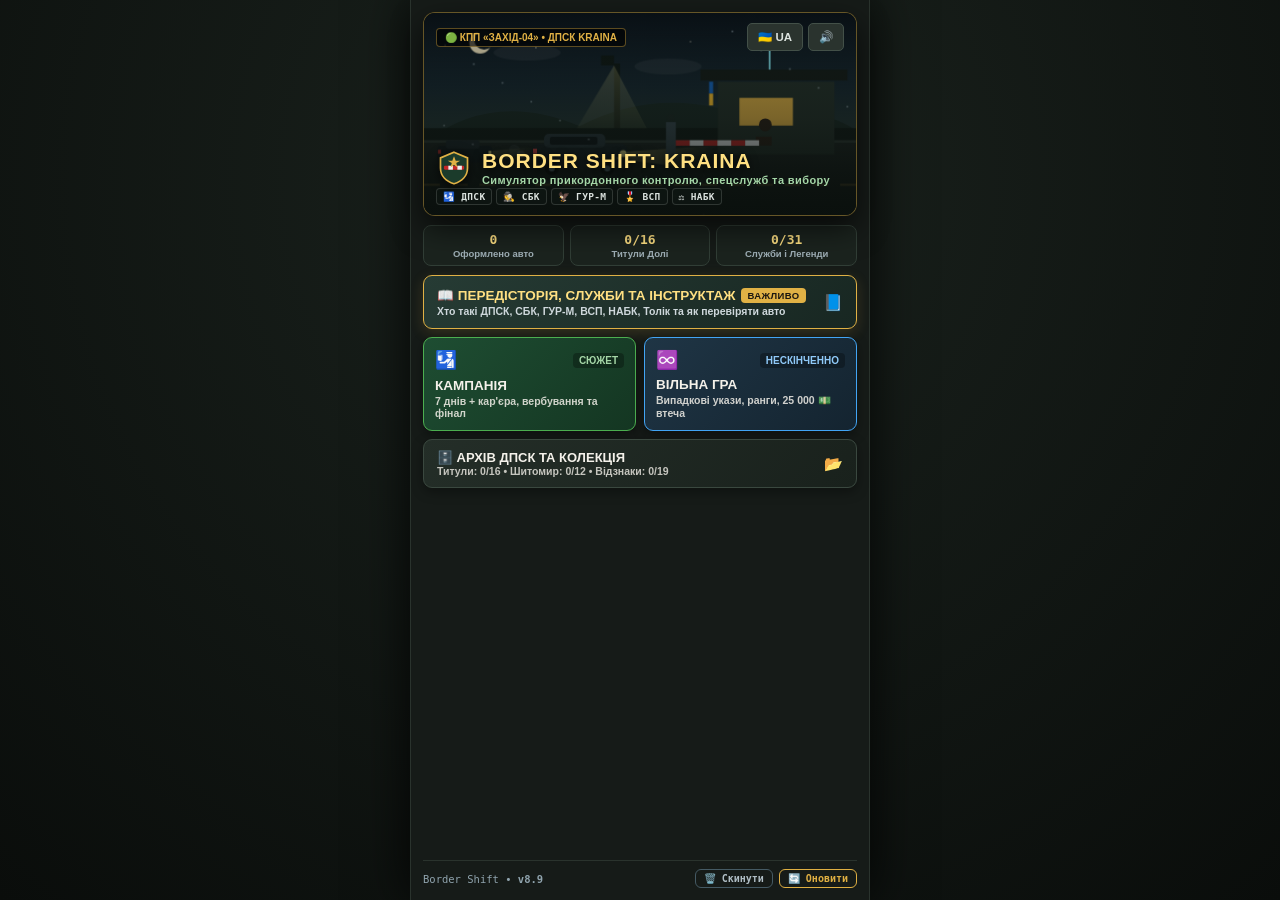
==== commit fe733e92: "v8.9: stamp slam+haptics, bribe haggling, live phone calls, Vasya 4-act arc, dynamic weather" ====
--- a/app/src/main/assets/index.html
+++ b/app/src/main/assets/index.html
@@ -9,11 +9,12 @@
   <meta name="apple-mobile-web-app-title" content="Border Shift">
   <link rel="icon" type="image/svg+xml" href="data:image/svg+xml,%3Csvg xmlns='http://www.w3.org/2000/svg' viewBox='0 0 64 64'%3E%3Cdefs%3E%3ClinearGradient id='g' x1='0' y1='0' x2='1' y2='1'%3E%3Cstop offset='0' stop-color='%231B3B2B'/%3E%3Cstop offset='1' stop-color='%230E1914'/%3E%3C/linearGradient%3E%3C/defs%3E%3Cpath d='M32 4L56 14v18c0 14-10 24-24 28C18 56 8 46 8 32V14L32 4z' fill='url(%23g)' stroke='%23E0B145' stroke-width='3'/%3E%3Crect x='14' y='28' width='36' height='7' rx='2' fill='%23C62828'/%3E%3Crect x='22' y='28' width='8' height='7' fill='%23ECEFF1'/%3E%3Crect x='38' y='28' width='8' height='7' fill='%23ECEFF1'/%3E%3Cpolygon points='32,12 35,20 43,20 36,24 38,32 32,27 26,32 28,24 21,20 29,20' fill='%23E0B145'/%3E%3C/svg%3E">
   <link rel="manifest" href="./manifest.json">
-  <link rel="stylesheet" href="./styles.css?v=8.8">
+  <link rel="stylesheet" href="./styles.css?v=8.9">
   <title>Border Shift: Kraina</title>
 </head>
 <body>
   <main id="app-shell" aria-live="polite"></main>
+  <div id="stamp-slam-host" aria-hidden="true"></div>
 
   <!-- Native modal dialog for Rules (light-dismissable) -->
   <dialog id="rules-dialog" closedby="any" aria-labelledby="rules-dialog-title">
@@ -54,6 +55,6 @@
     <div id="encounter-options" style="display: flex; flex-direction: column; gap: 8px;"></div>
   </dialog>
 
-  <script src="./game.js?v=8.8"></script>
+  <script src="./game.js?v=8.9"></script>
 </body>
 </html>
--- a/app/src/main/assets/styles.css
+++ b/app/src/main/assets/styles.css
@@ -1358,3 +1358,150 @@
   border-color: #EF5350;
   color: #FFCDD2;
 }
+
+/* === V8.9 STAMP SLAM, LIVE PHONE CALL, HAGGLE & WEATHER === */
+.stamp-slam-overlay {
+  position: fixed;
+  inset: 0;
+  display: flex;
+  align-items: center;
+  justify-content: center;
+  pointer-events: none;
+  z-index: 95;
+}
+
+.stamp-slam-badge {
+  font-family: monospace;
+  font-size: 22px;
+  font-weight: 900;
+  letter-spacing: 1.5px;
+  text-transform: uppercase;
+  padding: 10px 20px;
+  border-radius: 8px;
+  border: 4px double currentColor;
+  background: rgba(16, 20, 18, 0.88);
+  box-shadow: 0 12px 32px rgba(0, 0, 0, 0.72), inset 0 0 12px rgba(0, 0, 0, 0.45);
+  animation: stampSlamIn 0.65s cubic-bezier(0.18, 0.96, 0.32, 1) forwards;
+}
+
+.stamp-approve { color: #69F0AE; }
+.stamp-deny { color: #FF5252; }
+.stamp-detain { color: #40C4FF; }
+.stamp-bribe { color: #FFD54F; }
+.stamp-warn { color: #FFAB40; }
+.stamp-error { color: #FF1744; }
+
+@keyframes stampSlamIn {
+  0% { opacity: 0; transform: scale(2.15) rotate(-14deg); }
+  22% { opacity: 1; transform: scale(0.95) rotate(-5deg); }
+  36% { opacity: 1; transform: scale(1.03) rotate(-6deg); }
+  78% { opacity: 0.96; transform: scale(1.0) rotate(-6deg); }
+  100% { opacity: 0; transform: scale(0.94) rotate(-6deg) translateY(-10px); }
+}
+
+.desk-slam-shake {
+  animation: deskSlamShake 0.22s ease-out;
+}
+
+@keyframes deskSlamShake {
+  0% { transform: translate(0, 0); }
+  25% { transform: translate(-2px, 3px); }
+  55% { transform: translate(2px, -2px); }
+  100% { transform: translate(0, 0); }
+}
+
+.phone-call-bar {
+  display: flex;
+  align-items: center;
+  justify-content: space-between;
+  gap: 8px;
+  background: #231F16;
+  border: 1.5px solid #FFB300;
+  border-radius: 7px;
+  padding: 6px 9px;
+}
+
+.phone-call-bar.ringing {
+  animation: phonePulse 0.9s ease-in-out infinite;
+  background: linear-gradient(90deg, #2E2312 0%, #3E2D13 100%);
+}
+
+.phone-call-bar.active {
+  flex-direction: column;
+  align-items: stretch;
+  background: #1B241E;
+  border-color: #66BB6A;
+}
+
+.phone-ring-icon {
+  font-size: 18px;
+  display: inline-block;
+  animation: phoneWiggle 0.45s ease-in-out infinite;
+}
+
+@keyframes phonePulse {
+  0%, 100% { box-shadow: 0 0 0 rgba(255, 179, 0, 0.25); }
+  50% { box-shadow: 0 0 12px rgba(255, 179, 0, 0.65); }
+}
+
+@keyframes phoneWiggle {
+  0%, 100% { transform: rotate(-10deg); }
+  50% { transform: rotate(12deg); }
+}
+
+.haggle-row {
+  display: flex;
+  gap: 5px;
+  margin-top: 4px;
+  align-items: stretch;
+}
+
+.btn-haggle {
+  background: #512DA8;
+  color: #FFF59D;
+  border: 1px solid #9575CD;
+  padding: 5px 8px;
+  font-size: 11px;
+  font-weight: 800;
+  white-space: nowrap;
+  flex-shrink: 0;
+}
+
+.weather-pill {
+  background: rgba(255, 255, 255, 0.08);
+  border: 1px solid rgba(255, 255, 255, 0.22);
+  color: #E0F2F1;
+  font-size: 10px;
+  font-weight: 800;
+  padding: 1px 6px;
+  border-radius: 10px;
+}
+
+.weather-clear-btn {
+  background: #1C313A;
+  color: #B2EBF2;
+  border: 1px solid #4DD0E1;
+  padding: 3px 7px;
+  font-size: 10.5px;
+  font-weight: 800;
+  width: 100%;
+  margin-bottom: 4px;
+  border-radius: 5px;
+}
+
+.weather-briefing-card {
+  background: #17232A;
+  border: 1px solid #455A64;
+  border-left: 4px solid #4FC3F7;
+  border-radius: 7px;
+  padding: 7px 10px;
+}
+
+.doc-paper.storm-flicker {
+  animation: stormDocFlicker 6.5s infinite;
+}
+
+@keyframes stormDocFlicker {
+  0%, 72%, 76%, 80%, 100% { filter: brightness(1); }
+  73%, 78% { filter: brightness(0.68); }
+}
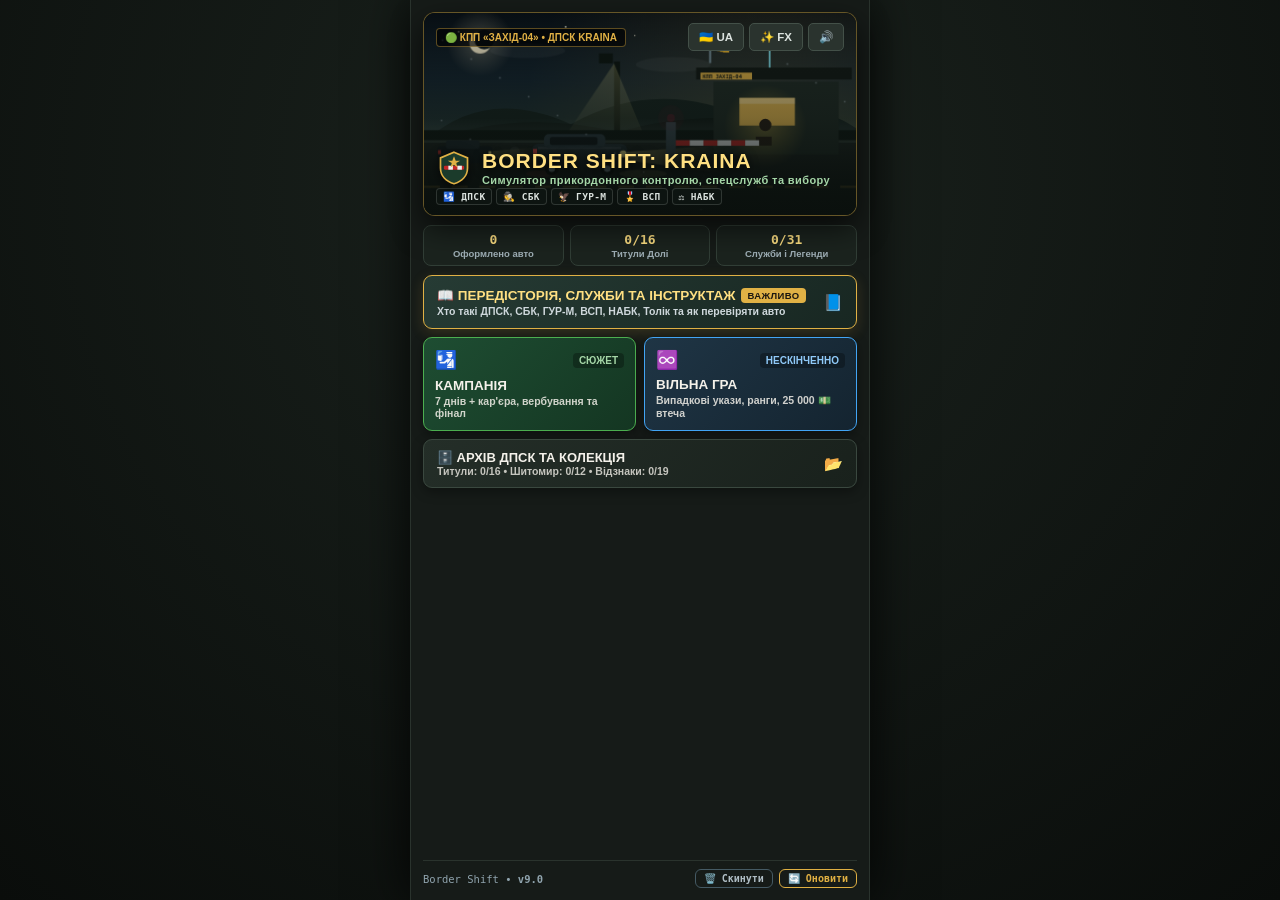
==== commit 9f1da956: "v9.0: graphics, HiDPI canvas VFX, holographic docs, floating feedback & motion controls" ====
--- a/app/src/main/assets/index.html
+++ b/app/src/main/assets/index.html
@@ -9,12 +9,13 @@
   <meta name="apple-mobile-web-app-title" content="Border Shift">
   <link rel="icon" type="image/svg+xml" href="data:image/svg+xml,%3Csvg xmlns='http://www.w3.org/2000/svg' viewBox='0 0 64 64'%3E%3Cdefs%3E%3ClinearGradient id='g' x1='0' y1='0' x2='1' y2='1'%3E%3Cstop offset='0' stop-color='%231B3B2B'/%3E%3Cstop offset='1' stop-color='%230E1914'/%3E%3C/linearGradient%3E%3C/defs%3E%3Cpath d='M32 4L56 14v18c0 14-10 24-24 28C18 56 8 46 8 32V14L32 4z' fill='url(%23g)' stroke='%23E0B145' stroke-width='3'/%3E%3Crect x='14' y='28' width='36' height='7' rx='2' fill='%23C62828'/%3E%3Crect x='22' y='28' width='8' height='7' fill='%23ECEFF1'/%3E%3Crect x='38' y='28' width='8' height='7' fill='%23ECEFF1'/%3E%3Cpolygon points='32,12 35,20 43,20 36,24 38,32 32,27 26,32 28,24 21,20 29,20' fill='%23E0B145'/%3E%3C/svg%3E">
   <link rel="manifest" href="./manifest.json">
-  <link rel="stylesheet" href="./styles.css?v=8.9">
+  <link rel="stylesheet" href="./styles.css?v=9.0">
   <title>Border Shift: Kraina</title>
 </head>
 <body>
   <main id="app-shell" aria-live="polite"></main>
   <div id="stamp-slam-host" aria-hidden="true"></div>
+  <div id="fx-float-host" aria-hidden="true"></div>
 
   <!-- Native modal dialog for Rules (light-dismissable) -->
   <dialog id="rules-dialog" closedby="any" aria-labelledby="rules-dialog-title">
@@ -55,6 +56,6 @@
     <div id="encounter-options" style="display: flex; flex-direction: column; gap: 8px;"></div>
   </dialog>
 
-  <script src="./game.js?v=8.9"></script>
+  <script src="./game.js?v=9.0"></script>
 </body>
 </html>
--- a/app/src/main/assets/styles.css
+++ b/app/src/main/assets/styles.css
@@ -52,11 +52,19 @@
   border: none;
   border-radius: 6px;
   font-weight: 700;
-  transition: transform 0.08s ease, filter 0.15s ease;
+  translate: 0px 0px;
+  scale: 1;
+  transition: translate 0.08s ease, scale 0.08s ease, filter 0.15s ease;
 }
 
 button:active:not(:disabled) {
-  transform: translateY(1px) scale(0.985);
+  translate: 0px 1px;
+  scale: 0.985;
+}
+
+@supports not (translate: 0px) {
+  button { transition: transform 0.08s ease, filter 0.15s ease; }
+  button:active:not(:disabled) { transform: translateY(1px) scale(0.985); }
 }
 
 button:disabled {
@@ -750,8 +758,11 @@
 .desk-table-surface {
   flex: 1;
   min-height: 170px;
-  background: radial-gradient(circle at 50% 35%, #4A3928 0%, #2F2318 100%);
-  border: 1px dashed rgba(224, 177, 69, 0.28);
+  background:
+    repeating-linear-gradient(90deg, rgba(255, 255, 255, 0.015) 0 18px, rgba(0, 0, 0, 0.03) 18px 36px),
+    radial-gradient(circle at 50% 24%, #5A442E 0%, #2F2217 64%, #1E150E 100%);
+  border: 1px dashed rgba(224, 177, 69, 0.34);
+  box-shadow: inset 0 6px 18px rgba(0, 0, 0, 0.52);
   border-radius: 6px;
   padding: 12px 10px;
   display: grid;
@@ -770,13 +781,27 @@
   min-height: 76px;
   text-align: left;
   box-shadow: 0 5px 12px rgba(0, 0, 0, 0.45), inset 0 1px 0 rgba(255, 255, 255, 0.18);
-  transition: transform 0.14s ease, box-shadow 0.14s ease;
+  translate: 0px 0px;
+  scale: 1;
+  rotate: 0deg;
+  transition: translate 0.16s ease, scale 0.16s ease, rotate 0.16s ease, box-shadow 0.16s ease;
   position: relative;
 }
-.desk-doc-item:hover { transform: translateY(-2px) scale(1.02); box-shadow: 0 8px 16px rgba(0, 0, 0, 0.55); }
-.desk-doc-item:nth-child(odd) { transform: rotate(-1.2deg); }
-.desk-doc-item:nth-child(even) { transform: rotate(1.1deg); }
-.desk-doc-item:hover:nth-child(odd), .desk-doc-item:hover:nth-child(even) { transform: translateY(-2px) rotate(0deg); }
+.desk-doc-item:nth-child(odd) { rotate: -1.2deg; }
+.desk-doc-item:nth-child(even) { rotate: 1.1deg; }
+.desk-doc-item:hover {
+  translate: 0px -3px;
+  scale: 1.025;
+  rotate: 0deg;
+  box-shadow: 0 9px 18px rgba(0, 0, 0, 0.58);
+}
+@supports not (translate: 0px) {
+  .desk-doc-item { transition: transform 0.16s ease, box-shadow 0.16s ease; }
+  .desk-doc-item:hover { transform: translateY(-3px) scale(1.025); box-shadow: 0 9px 18px rgba(0, 0, 0, 0.58); }
+  .desk-doc-item:nth-child(odd) { transform: rotate(-1.2deg); }
+  .desk-doc-item:nth-child(even) { transform: rotate(1.1deg); }
+  .desk-doc-item:hover:nth-child(odd), .desk-doc-item:hover:nth-child(even) { transform: translateY(-3px) rotate(0deg); }
+}
 
 .shift-log-box {
   position: relative;
@@ -970,8 +995,19 @@
   background: linear-gradient(135deg, #242E28 0%, #19211C 100%);
   border: 1px solid #3A483F;
   box-shadow: 0 4px 12px rgba(0,0,0,0.35);
-}
-.game-btn:hover { filter: brightness(1.1); transform: translateY(-1px); }
+  translate: 0px 0px;
+  scale: 1;
+  transition: translate 0.14s ease, scale 0.14s ease, filter 0.15s ease, box-shadow 0.15s ease;
+}
+.game-btn:hover {
+  filter: brightness(1.1);
+  translate: 0px -2px;
+  box-shadow: 0 7px 16px rgba(0, 0, 0, 0.48);
+}
+@supports not (translate: 0px) {
+  .game-btn { transition: transform 0.14s ease, filter 0.15s ease; }
+  .game-btn:hover { filter: brightness(1.1); transform: translateY(-2px); }
+}
 .game-btn-primary {
   background: linear-gradient(135deg, #1E4D32 0%, #143622 100%);
   border-color: #4CAF50;
@@ -1207,11 +1243,8 @@
   text-align: center;
 }
 
-/* Native <dialog> styling per modern-web-guidance */
-dialog[open] {
-  display: flex;
-  flex-direction: column;
-  gap: 12px;
+/* Native <dialog> styling + smooth entry/exit per modern-web-guidance */
+dialog {
   margin: auto;
   width: min(92vw, 410px);
   max-height: 86dvh;
@@ -1221,6 +1254,23 @@
   border: 2px solid var(--accent-mustard);
   border-radius: 12px;
   padding: 18px;
+  box-shadow: 0 18px 48px rgba(0, 0, 0, 0.72);
+  opacity: 0;
+  translate: 0 12px;
+  transition:
+    opacity 0.22s ease-out,
+    translate 0.22s ease-out,
+    display 0.22s,
+    overlay 0.22s;
+  transition-behavior: allow-discrete;
+}
+
+dialog[open] {
+  display: flex;
+  flex-direction: column;
+  gap: 12px;
+  opacity: 1;
+  translate: 0 0;
 }
 
 dialog:modal {
@@ -1229,8 +1279,45 @@
 
 dialog::backdrop {
   background-color: rgba(10, 14, 12, 0.84);
+  backdrop-filter: blur(3px);
   overflow: hidden;
   overscroll-behavior: contain;
+  opacity: 0;
+  transition:
+    opacity 0.22s ease-out,
+    display 0.22s,
+    overlay 0.22s;
+  transition-behavior: allow-discrete;
+}
+
+dialog[open]::backdrop {
+  opacity: 1;
+}
+
+@starting-style {
+  dialog[open] {
+    opacity: 0;
+    translate: 0 12px;
+  }
+  dialog[open]::backdrop {
+    opacity: 0;
+  }
+}
+
+@media (prefers-reduced-motion: reduce) {
+  dialog,
+  dialog[open],
+  dialog::backdrop {
+    translate: none;
+    transition: opacity 0.14s ease, display 0.14s, overlay 0.14s;
+    transition-behavior: allow-discrete;
+  }
+  @starting-style {
+    dialog[open] {
+      opacity: 0;
+      translate: none;
+    }
+  }
 }
 
 /* === POINT-OUT INSPECTION MODE === */
@@ -1497,11 +1584,214 @@
   padding: 7px 10px;
 }
 
+/* Calm WCAG-safe storm booth ambient dim (at most once every 7s) */
 .doc-paper.storm-flicker {
-  animation: stormDocFlicker 6.5s infinite;
-}
-
-@keyframes stormDocFlicker {
-  0%, 72%, 76%, 80%, 100% { filter: brightness(1); }
-  73%, 78% { filter: brightness(0.68); }
-}
+  animation: stormDocDim 7.2s ease-in-out infinite;
+}
+
+@keyframes stormDocDim {
+  0%, 76%, 100% { filter: brightness(1); }
+  88% { filter: brightness(0.76); }
+}
+
+/* === V9.0 GRAPHICS, DOCUMENTS & FEEDBACK POLISH === */
+.doc-paper {
+  position: relative;
+  overflow: hidden;
+}
+
+.doc-paper > * {
+  position: relative;
+  z-index: 1;
+}
+
+.doc-watermark-emblem {
+  position: absolute;
+  inset: 0;
+  pointer-events: none;
+  z-index: 0;
+  opacity: 0.065;
+  background-image:
+    radial-gradient(circle at 50% 54%, transparent 32px, currentColor 32px 34px, transparent 34px 42px, currentColor 42px 43px, transparent 43px),
+    radial-gradient(circle at 50% 54%, currentColor 0 8px, transparent 8px);
+}
+
+.doc-holo-strip {
+  position: absolute;
+  top: 0;
+  right: 8px;
+  width: 14px;
+  height: 100%;
+  pointer-events: none;
+  z-index: 0;
+  opacity: 0.36;
+  background: linear-gradient(
+    180deg,
+    rgba(0, 229, 255, 0.45) 0%,
+    rgba(224, 177, 69, 0.55) 28%,
+    rgba(179, 136, 255, 0.48) 56%,
+    rgba(105, 240, 174, 0.48) 84%,
+    rgba(0, 229, 255, 0.45) 100%
+  );
+  background-size: 100% 220%;
+}
+
+.stamp-slam-badge {
+  position: relative;
+}
+
+.stamp-slam-badge::after {
+  content: "";
+  position: absolute;
+  inset: -4px;
+  border-radius: 10px;
+  border: 2px solid currentColor;
+  pointer-events: none;
+  opacity: 0;
+  animation: stampInkRing 0.55s ease-out forwards;
+}
+
+@keyframes stampInkRing {
+  0% { opacity: 0.85; scale: 0.92; }
+  100% { opacity: 0; scale: 1.28; }
+}
+
+#btn-take-bribe {
+  position: relative;
+  overflow: hidden;
+  border: 1px solid rgba(255, 213, 79, 0.45);
+  box-shadow: 0 3px 10px rgba(0, 0, 0, 0.38), inset 0 1px 0 rgba(255, 245, 157, 0.24);
+}
+
+#btn-take-bribe::after {
+  content: "";
+  position: absolute;
+  inset: 0;
+  pointer-events: none;
+  background: linear-gradient(115deg, transparent 25%, rgba(255, 236, 179, 0.22) 50%, transparent 75%);
+  background-size: 220% 100%;
+}
+
+#fx-float-host {
+  position: fixed;
+  top: 58px;
+  left: 50%;
+  transform: translateX(-50%);
+  width: min(92vw, 420px);
+  pointer-events: none;
+  z-index: 96;
+}
+
+.fx-float-stack {
+  display: flex;
+  flex-wrap: wrap;
+  justify-content: center;
+  gap: 6px;
+}
+
+.fx-float-chip {
+  font-family: monospace;
+  font-size: 12px;
+  font-weight: 900;
+  padding: 4px 10px;
+  border-radius: 999px;
+  border: 1.5px solid currentColor;
+  background: rgba(14, 18, 16, 0.92);
+  box-shadow: 0 6px 16px rgba(0, 0, 0, 0.65);
+  animation: fxFloatRise 1s cubic-bezier(0.2, 0.9, 0.3, 1) forwards;
+  animation-delay: calc(var(--fx-i, 0) * 65ms);
+}
+
+.fx-gold { color: #FFD54F; }
+.fx-usd { color: #69F0AE; }
+.fx-red { color: #FF5252; }
+.fx-combo { color: #FFAB40; }
+.fx-cyan { color: #40C4FF; }
+
+@keyframes fxFloatRise {
+  0% { opacity: 0; translate: 0 10px; scale: 0.85; }
+  18% { opacity: 1; translate: 0 -2px; scale: 1.05; }
+  75% { opacity: 0.95; translate: 0 -22px; scale: 1; }
+  100% { opacity: 0; translate: 0 -34px; scale: 0.94; }
+}
+
+@keyframes hudValPop {
+  0% { scale: 1; }
+  35% { scale: 1.14; }
+  100% { scale: 1; }
+}
+
+@keyframes deskDocDeal {
+  0% { opacity: 0; translate: 0 14px; scale: 0.93; }
+  100% { opacity: 1; translate: 0 0; scale: 1; }
+}
+
+@keyframes holoShimmer {
+  0% { background-position: 0% 0%; }
+  50% { background-position: 0% 100%; }
+  100% { background-position: 0% 0%; }
+}
+
+@keyframes bribeSheen {
+  0% { background-position: 140% 0; }
+  100% { background-position: -80% 0; }
+}
+
+@media (prefers-reduced-motion: no-preference) {
+  .hud-val-pop {
+    animation: hudValPop 0.36s cubic-bezier(0.22, 1.35, 0.36, 1);
+  }
+  .desk-doc-deal {
+    animation: deskDocDeal 0.3s cubic-bezier(0.22, 1, 0.36, 1) backwards;
+    animation-delay: var(--doc-delay, 0ms);
+  }
+  .doc-holo-strip {
+    animation: holoShimmer 4.5s ease-in-out infinite;
+  }
+  #btn-take-bribe::after {
+    animation: bribeSheen 3.2s ease-in-out infinite;
+  }
+}
+
+@media (prefers-reduced-motion: reduce) {
+  .phone-call-bar.ringing,
+  .phone-ring-icon,
+  .menu-badge-new,
+  .oblik-live-dot,
+  .doc-paper.storm-flicker,
+  .doc-holo-strip,
+  .hud-val-pop,
+  .desk-doc-deal,
+  .stamp-slam-badge::after,
+  .fx-float-chip,
+  #btn-take-bribe::after {
+    animation: none;
+  }
+  .desk-doc-item:hover,
+  .game-btn:hover,
+  button:active:not(:disabled) {
+    translate: none;
+    scale: 1;
+  }
+}
+
+body.reduce-motion .phone-call-bar.ringing,
+body.reduce-motion .phone-ring-icon,
+body.reduce-motion .menu-badge-new,
+body.reduce-motion .oblik-live-dot,
+body.reduce-motion .doc-paper.storm-flicker,
+body.reduce-motion .doc-holo-strip,
+body.reduce-motion .hud-val-pop,
+body.reduce-motion .desk-doc-deal,
+body.reduce-motion .stamp-slam-badge::after,
+body.reduce-motion .fx-float-chip,
+body.reduce-motion #btn-take-bribe::after {
+  animation: none;
+}
+
+body.reduce-motion .desk-doc-item:hover,
+body.reduce-motion .game-btn:hover,
+body.reduce-motion button:active:not(:disabled) {
+  translate: none;
+  scale: 1;
+}
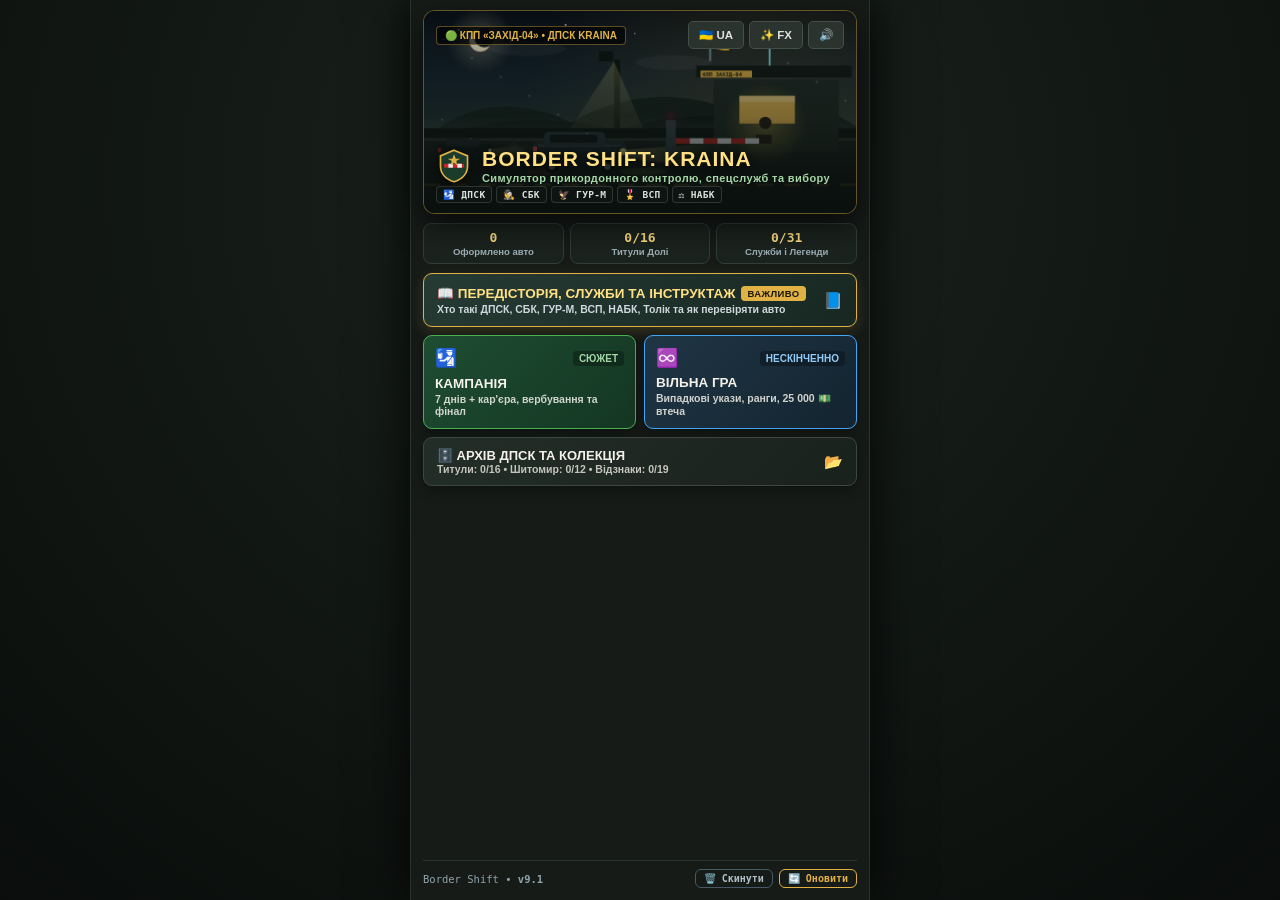
==== commit 3d291e32: "v9.1: sticky decision dock, spacious dialogue & bribe strip, quick doc tabs, compact mobile layout" ====
--- a/app/src/main/assets/index.html
+++ b/app/src/main/assets/index.html
@@ -9,7 +9,7 @@
   <meta name="apple-mobile-web-app-title" content="Border Shift">
   <link rel="icon" type="image/svg+xml" href="data:image/svg+xml,%3Csvg xmlns='http://www.w3.org/2000/svg' viewBox='0 0 64 64'%3E%3Cdefs%3E%3ClinearGradient id='g' x1='0' y1='0' x2='1' y2='1'%3E%3Cstop offset='0' stop-color='%231B3B2B'/%3E%3Cstop offset='1' stop-color='%230E1914'/%3E%3C/linearGradient%3E%3C/defs%3E%3Cpath d='M32 4L56 14v18c0 14-10 24-24 28C18 56 8 46 8 32V14L32 4z' fill='url(%23g)' stroke='%23E0B145' stroke-width='3'/%3E%3Crect x='14' y='28' width='36' height='7' rx='2' fill='%23C62828'/%3E%3Crect x='22' y='28' width='8' height='7' fill='%23ECEFF1'/%3E%3Crect x='38' y='28' width='8' height='7' fill='%23ECEFF1'/%3E%3Cpolygon points='32,12 35,20 43,20 36,24 38,32 32,27 26,32 28,24 21,20 29,20' fill='%23E0B145'/%3E%3C/svg%3E">
   <link rel="manifest" href="./manifest.json">
-  <link rel="stylesheet" href="./styles.css?v=9.0">
+  <link rel="stylesheet" href="./styles.css?v=9.1">
   <title>Border Shift: Kraina</title>
 </head>
 <body>
@@ -56,6 +56,6 @@
     <div id="encounter-options" style="display: flex; flex-direction: column; gap: 8px;"></div>
   </dialog>
 
-  <script src="./game.js?v=9.0"></script>
+  <script src="./game.js?v=9.1"></script>
 </body>
 </html>
--- a/app/src/main/assets/styles.css
+++ b/app/src/main/assets/styles.css
@@ -20,6 +20,10 @@
   padding: 0;
 }
 
+html {
+  scroll-padding-bottom: 76px;
+}
+
 body {
   background-color: #0D110F;
   background-image: radial-gradient(circle at 50% 20%, #1B231E 0%, #0A0D0B 100%);
@@ -32,6 +36,8 @@
 }
 
 main#app-shell {
+  --shell-px: 12px;
+  --shell-pb: 12px;
   width: 100%;
   max-width: 460px;
   min-height: 100dvh;
@@ -40,8 +46,8 @@
   border-right: 1px solid #2A332D;
   display: flex;
   flex-direction: column;
-  padding: 12px;
-  gap: 8px;
+  padding: 10px var(--shell-px) var(--shell-pb);
+  gap: 7px;
   box-shadow: 0 0 48px rgba(0, 0, 0, 0.85);
 }
 
@@ -251,10 +257,10 @@
   background-color: var(--card-slate);
   border: 1px solid #354039;
   border-radius: 8px;
-  padding: 7px 10px;
-  display: flex;
-  flex-direction: column;
-  gap: 4px;
+  padding: 5px 9px;
+  display: flex;
+  flex-direction: column;
+  gap: 3px;
 }
 
 .row-between {
@@ -338,18 +344,34 @@
 
 .booth-row {
   display: flex;
+  align-items: flex-start;
   gap: 8px;
-  height: 172px;
 }
 
 .booth-canvas-wrap {
-  flex: 0 0 42%;
-  height: 100%;
+  flex: 0 0 43%;
+  aspect-ratio: 200 / 172;
+  height: auto;
   border-radius: 8px;
   overflow: hidden;
   border: 2.5px solid #333E38;
   position: relative;
   cursor: pointer;
+}
+
+.weather-clear-overlay {
+  position: absolute;
+  inset: auto 4px 4px 4px;
+  z-index: 4;
+  background: rgba(16, 26, 34, 0.90);
+  color: #B2EBF2;
+  border: 1px solid #4DD0E1;
+  padding: 4px 6px;
+  font-size: 10px;
+  font-weight: 800;
+  border-radius: 5px;
+  box-shadow: 0 2px 8px rgba(0, 0, 0, 0.65);
+  text-align: center;
 }
 
 .booth-shake {
@@ -419,21 +441,49 @@
 }
 
 .dialogue-box {
-  flex: 1;
+  flex: 1 1 0;
+  min-inline-size: 0;
+  align-self: stretch;
   background-color: var(--card-slate);
   border: 1px solid #354039;
   border-radius: 8px;
-  padding: 8px;
-  display: flex;
-  flex-direction: column;
-  justify-content: space-between;
-  overflow: hidden;
+  padding: 8px 9px;
+  display: flex;
+  flex-direction: column;
+  justify-content: flex-start;
+  gap: 5px;
 }
 
 .dialogue-scroll {
   overflow-y: auto;
   flex: 1;
   padding-right: 2px;
+}
+
+.dialogue-speech-text {
+  font-size: 12.5px;
+  line-height: 1.42;
+  color: #ECEFF1;
+  overflow-wrap: anywhere;
+}
+
+.speech-tag {
+  font-size: 9.5px;
+  font-weight: 800;
+  padding: 1px 6px;
+  border-radius: 999px;
+}
+
+.speech-tag.warn {
+  background: rgba(255, 179, 0, 0.16);
+  color: #FFE082;
+  border: 1px solid rgba(255, 179, 0, 0.45);
+}
+
+.speech-tag.ok {
+  background: rgba(76, 175, 80, 0.18);
+  color: #A5D6A7;
+  border: 1px solid rgba(102, 187, 106, 0.45);
 }
 
 .desk-area {
@@ -479,7 +529,7 @@
   color: var(--paper-ink);
   border-radius: 6px;
   padding: 10px;
-  overflow-y: auto;
+  overflow-y: visible;
   display: flex;
   flex-direction: column;
   gap: 5px;
@@ -805,12 +855,12 @@
 
 .shift-log-box {
   position: relative;
-  height: 44px;
-  min-height: 44px;
+  min-height: 28px;
+  height: auto;
   background: #131915;
   border: 1px solid #2E3B33;
   border-radius: 6px;
-  padding: 4px 8px;
+  padding: 3px 7px;
   display: flex;
   align-items: center;
   justify-content: space-between;
@@ -1337,14 +1387,14 @@
 
 .booth-vehicle-tag {
   background: rgba(255, 255, 255, 0.04);
-  border: 1px solid transparent;
-  border-radius: 4px;
-  padding: 2px 5px;
-  color: #B0BEC5;
-  font-size: 11px;
+  border: 1px solid rgba(255, 255, 255, 0.08);
+  border-radius: 5px;
+  padding: 3px 6px;
+  color: #CFD8DC;
+  font-size: 11.5px;
   text-align: left;
   width: 100%;
-  margin-bottom: 4px;
+  margin-bottom: 0;
 }
 
 .inspect-mode .doc-field-row,
@@ -1598,6 +1648,7 @@
 .doc-paper {
   position: relative;
   overflow: hidden;
+  overflow: clip;
 }
 
 .doc-paper > * {
@@ -1795,3 +1846,144 @@
   translate: none;
   scale: 1;
 }
+
+/* === V9.1 ERGONOMIC BOOTH LAYOUT, FLOATING DOCK & DOCUMENT TABS === */
+.traveler-meta-bar {
+  background-color: var(--card-slate);
+  border: 1px solid #354039;
+  border-radius: 8px;
+  padding: 6px 8px;
+  display: flex;
+  flex-direction: column;
+  gap: 4px;
+}
+
+.bribe-strip {
+  background: linear-gradient(135deg, #2D2216 0%, #211912 100%);
+  border: 1.5px solid rgba(224, 177, 69, 0.55);
+  border-radius: 8px;
+  padding: 6px 8px;
+  display: flex;
+  flex-direction: column;
+  gap: 4px;
+}
+
+.bribe-strip .haggle-row {
+  margin-top: 0;
+}
+
+.bribe-strip .btn-haggle {
+  padding: 7px 10px;
+  font-size: 11.5px;
+}
+
+.doc-tabs-row {
+  display: flex;
+  align-items: center;
+  gap: 5px;
+}
+
+.doc-tabs-bar {
+  display: flex;
+  flex-wrap: nowrap;
+  flex: 1 1 0;
+  min-inline-size: 0;
+  gap: 4px;
+  overflow-x: auto;
+  scroll-snap-type: inline proximity;
+  scrollbar-width: none;
+  padding-bottom: 2px;
+}
+
+.doc-tabs-bar::-webkit-scrollbar {
+  display: none;
+}
+
+.doc-quick-tab {
+  flex: none;
+  scroll-snap-align: start;
+  position: relative;
+  background-color: #2E241C;
+  color: #E0D6C8;
+  padding: 5px 8px 8px;
+  border-radius: 6px 6px 2px 2px;
+  font-size: 11px;
+  font-weight: 700;
+  white-space: nowrap;
+  opacity: 0.78;
+}
+
+.doc-quick-tab.tab-kraina { background-color: #102A43; color: #FFE082; }
+.doc-quick-tab.tab-foreign-burgundy { background-color: #5D1A2B; color: #FDE8E8; }
+.doc-quick-tab.tab-foreign-green { background-color: #1B4332; color: #D8F3DC; }
+.doc-quick-tab.tab-foreign-slate { background-color: #2B2D42; color: #EDF2F4; }
+.doc-quick-tab.tab-customs { background-color: #6D4C1D; color: #FFF8E1; }
+.doc-quick-tab.tab-oblik { background-color: #1B3B2B; color: #A5D6A7; }
+
+.doc-quick-tab[aria-selected="true"] {
+  opacity: 1;
+}
+
+.doc-quick-tab[aria-selected="true"]::after {
+  content: "";
+  position: absolute;
+  inset: auto 0 0;
+  border-block-end: 3px solid var(--accent-mustard);
+}
+
+.doc-fold-pill {
+  flex-shrink: 0;
+  padding: 5px 8px;
+  font-size: 10.5px;
+  background: #2D2218;
+  color: #FFE082;
+  border: 1px solid #6D5239;
+  border-radius: 6px;
+}
+
+.stamps-bar-dock {
+  position: sticky;
+  bottom: 0;
+  z-index: 40;
+  margin-top: auto;
+  margin-inline: calc(var(--shell-px) * -1);
+  margin-bottom: calc(var(--shell-pb) * -1);
+  container-type: scroll-state;
+  container-name: decision-dock;
+}
+
+.stamps-bar-dock .stamps-bar {
+  background: rgba(16, 21, 18, 0.94);
+  backdrop-filter: blur(8px);
+  border-top: 1px solid rgba(224, 177, 69, 0.32);
+  box-shadow: 0 -6px 20px rgba(0, 0, 0, 0.48);
+  padding: 8px var(--shell-px) calc(8px + env(safe-area-inset-bottom, 0px));
+  transition: border-color 0.2s ease, box-shadow 0.2s ease;
+}
+
+@container decision-dock scroll-state(stuck: bottom) {
+  .stamps-bar {
+    border-top-color: rgba(224, 177, 69, 0.68);
+    box-shadow: 0 -10px 28px rgba(0, 0, 0, 0.80);
+  }
+}
+
+@media (max-height: 760px) {
+  main#app-shell {
+    --shell-px: 10px;
+    --shell-pb: 8px;
+    gap: 6px;
+  }
+  .booth-canvas-wrap {
+    flex-basis: 40%;
+  }
+  .desk-table-surface {
+    min-height: 136px;
+    padding: 8px;
+    gap: 7px;
+  }
+  .desk-doc-item {
+    min-height: 64px;
+    padding: 8px 7px;
+  }
+}
